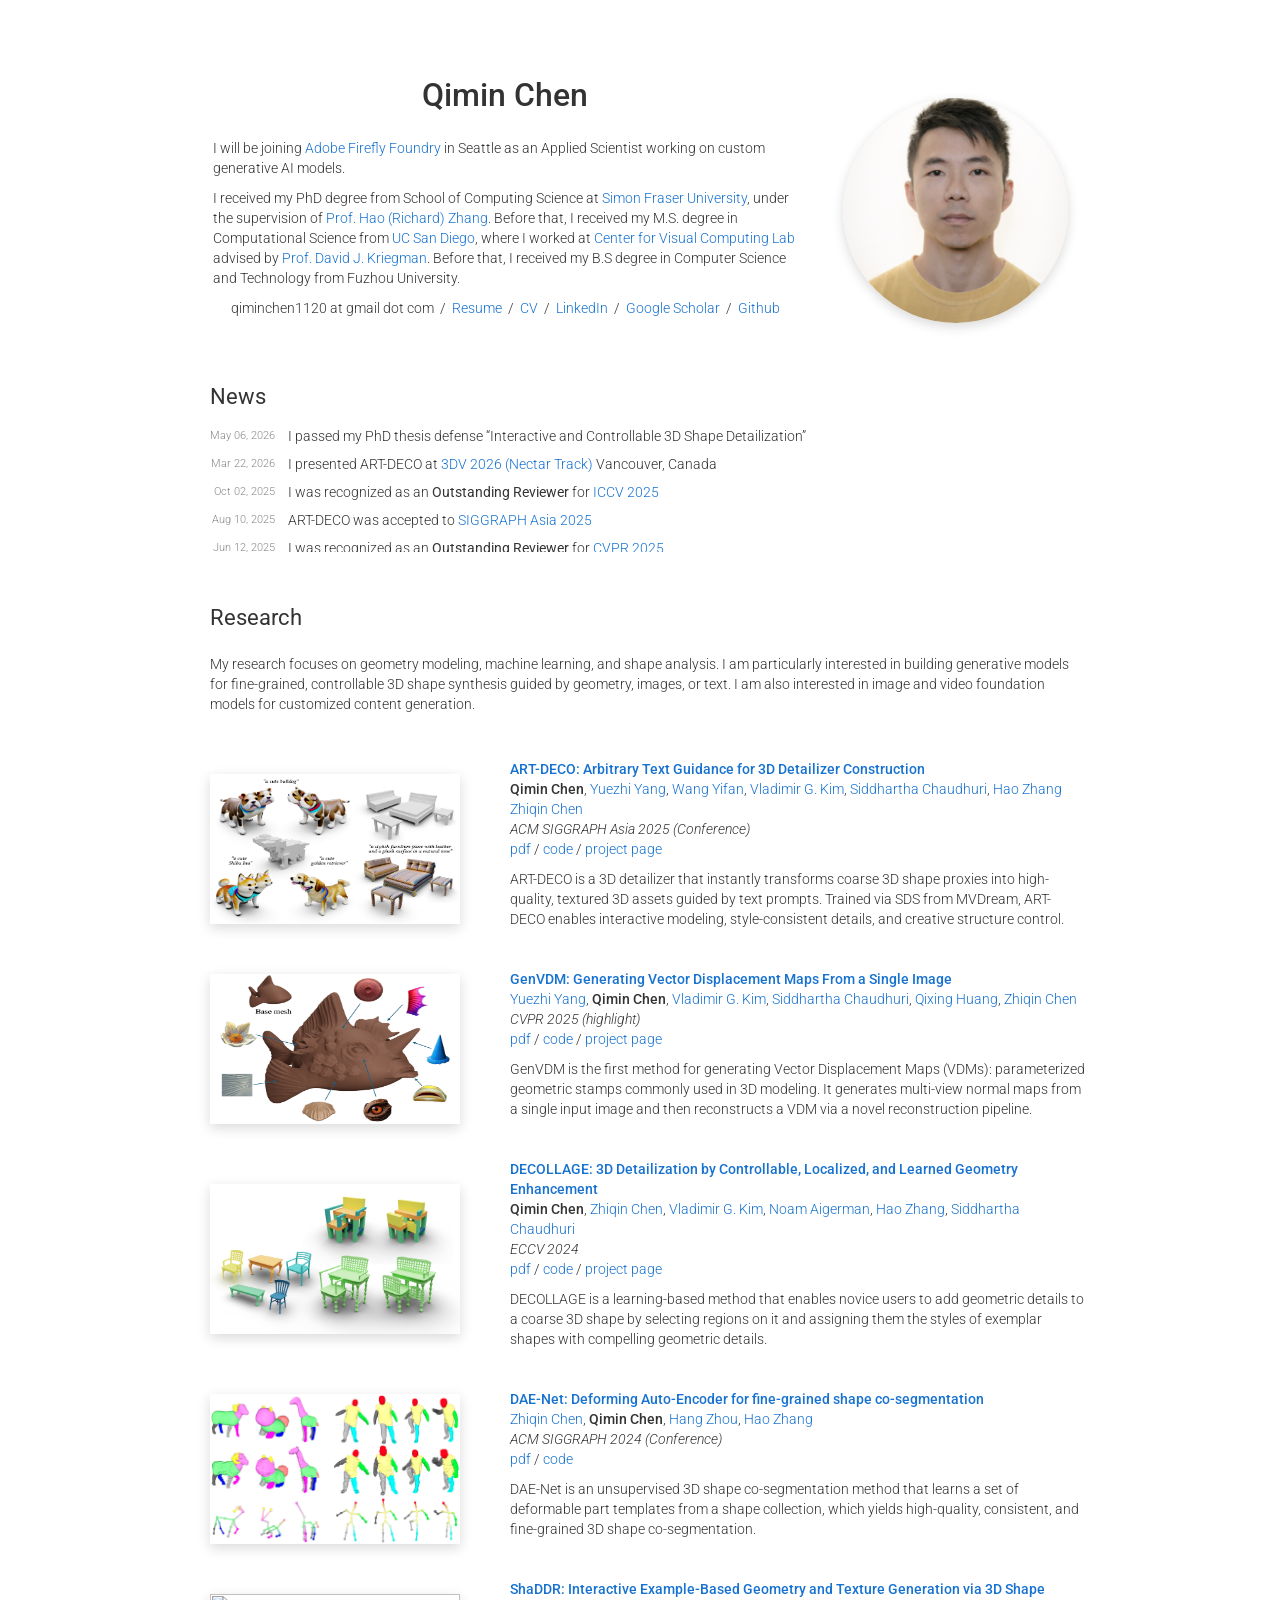
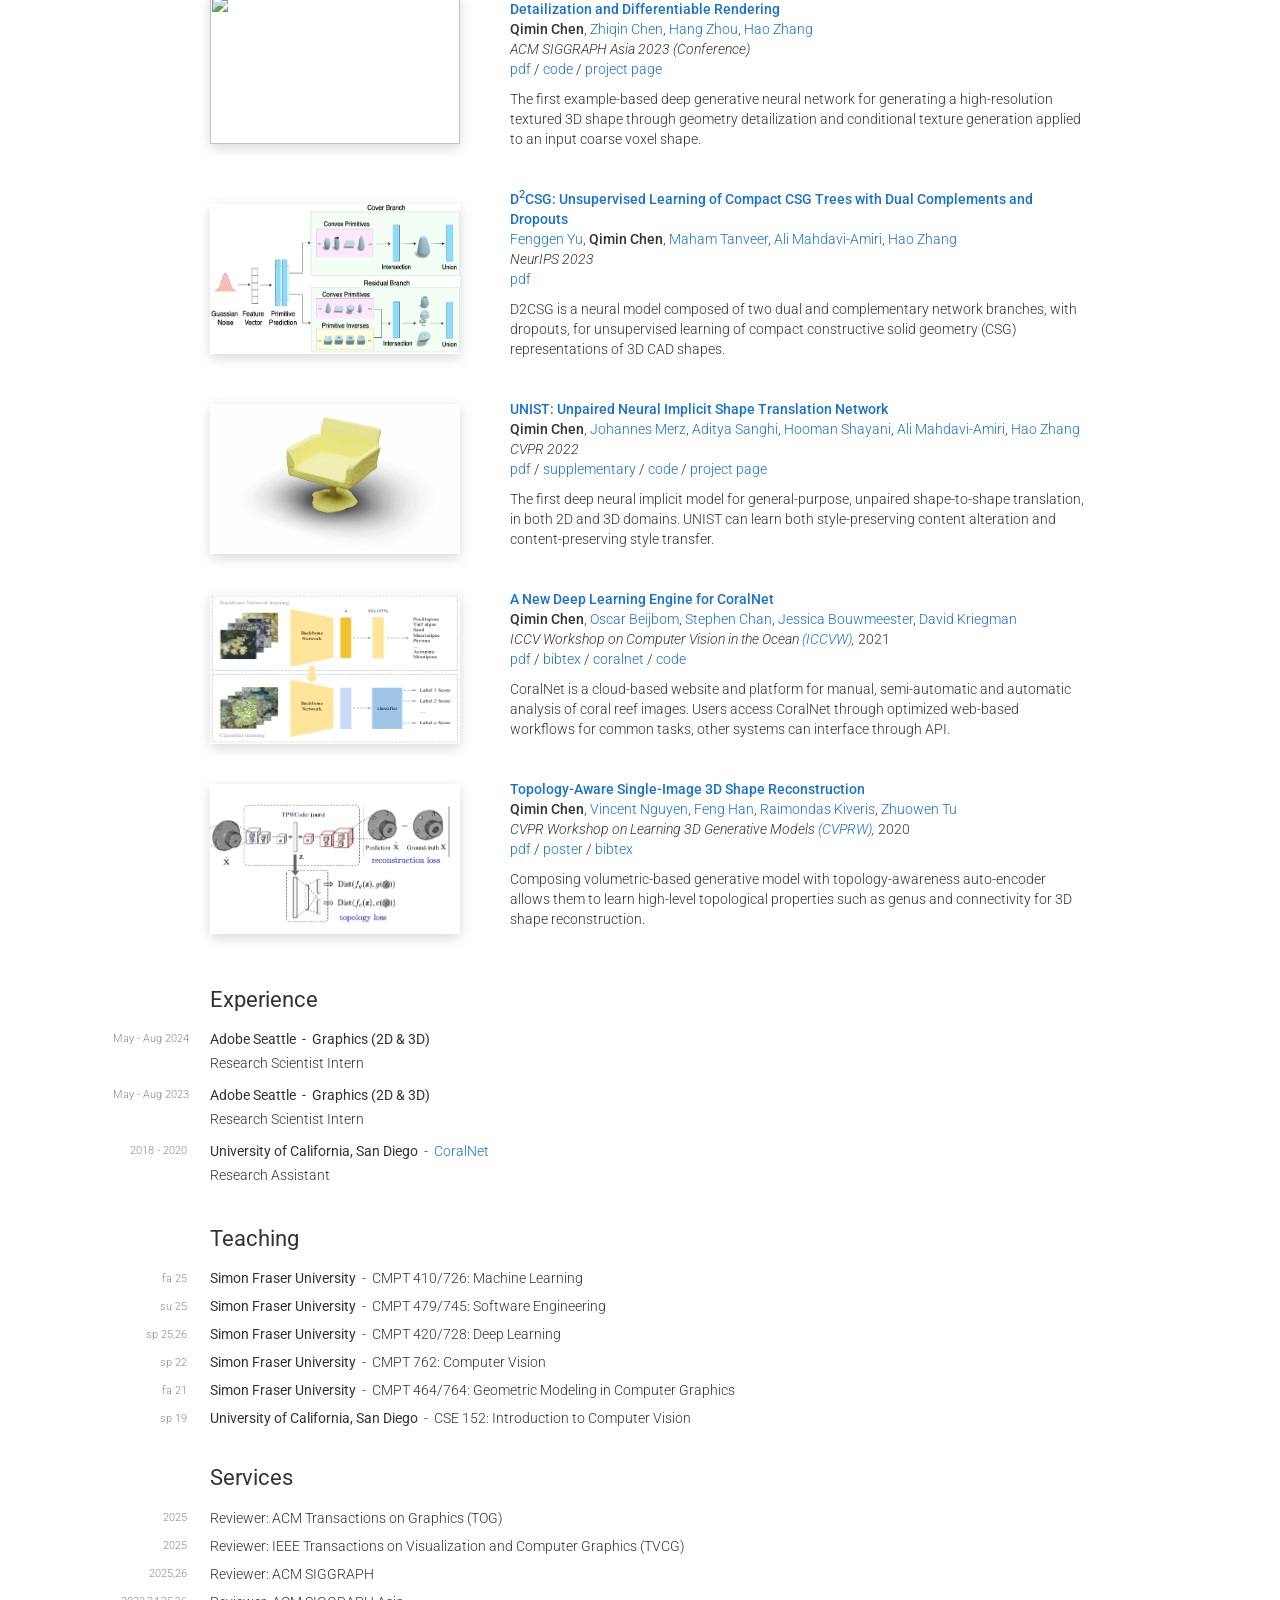
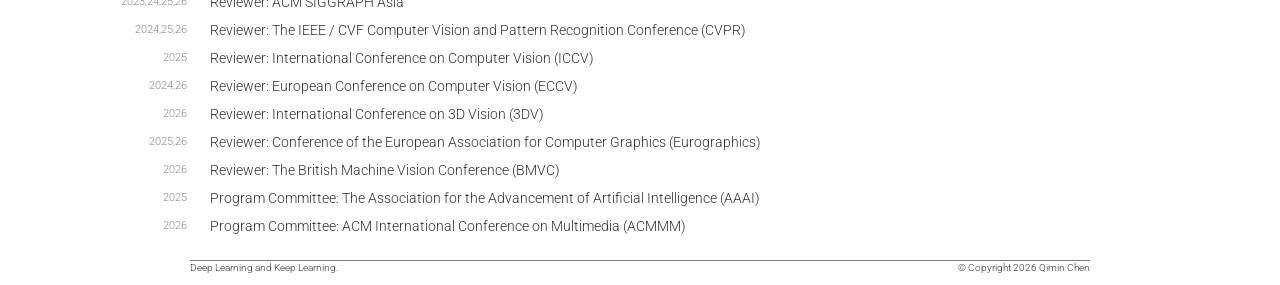
==== index.html @ a4e57fd5 "Update index.html" ====
<!DOCTYPE HTML>
<!-- Adopted from https://github.com/jonbarron/website, very appreciate the code-->
<html lang="en"><head><meta http-equiv="Content-Type" content="text/html; charset=UTF-8">
  <script async src="https://www.googletagmanager.com/gtag/js?id=UA-7580334-2"></script>
  <script type="text/javascript" src="main/js/hidebib.js"></script>
  <script>
    window.dataLayer = window.dataLayer || [];
    function gtag(){dataLayer.push(arguments);}
    gtag('js', new Date());

    gtag('config', 'UA-7580334-2');
  </script>

  <title>Qimin Chen</title>
  <link rel="stylesheet" href="https://maxcdn.bootstrapcdn.com/bootstrap/3.2.0/css/bootstrap.min.css">
  <link rel="stylesheet" href="https://fonts.googleapis.com/css?family=Roboto:300,400,500,700&display=swap">

  <meta name="author" content="Qimin Chen">
  <meta name="viewport" content="width=device-width, initial-scale=1">

  <link rel="stylesheet" type="text/css" href="main/stylesheet.css">
  <link rel="stylesheet" type="text/css" href="main/css/style.css">
  <link rel="icon" type="image/png" href="main/images/sfu_logo.png">
<!--   <link rel="icon" type="image/png" href="main/images/icon.png"> -->
</head>

<body>
    <table style="width:100%;max-width:900px;border:0px;border-spacing:0px;
    border-collapse:separate;margin-right:auto;margin-left:auto;margin-top:50px">
        <tbody>
        <tr style="padding: 0px">
            <td style="padding:0px">

                <!-- Introduction -->
                <table class="sec-table">
                    <tbody>
                    <tr style="padding:0px">
                        <td style="padding:2.5%;width:70%;vertical-align:middle">
                            <p style="text-align:center;margin-bottom:20px">
                                <strong><name>Qimin Chen</name></strong>
                            </p>
                            <p>
                                I will be joining <a href="https://business.adobe.com/products/firefly-business/firefly-foundry.html">Adobe 
                                Firefly Foundry</a> in Seattle as an Applied Scientist working on custom generative AI models.
                            </p>
                            <p>
                                I received my PhD degree from School of Computing Science at
                                <a href="https://www.sfu.ca/">Simon Fraser University</a>, under the supervision of
                                <a href="https://www.cs.sfu.ca/~haoz/">Prof. Hao (Richard) Zhang</a>.
                                Before that, I received my M.S. degree in Computational Science from
                                <a href="https://ucsd.edu/" target="_blank">UC San Diego</a>, where I worked at
                                <a href="http://jacobsschool.ucsd.edu/visualcomputing/">Center for Visual Computing Lab</a>
                                advised by <a href="https://cseweb.ucsd.edu/~kriegman/">Prof. David J. Kriegman</a>.
                                Before that, I received my B.S degree in Computer Science and Technology from Fuzhou University.
                            </p>
                            <p style="text-align:center">
                                qiminchen1120 at gmail dot com &nbsp/&nbsp
                                <a href="main/data/QiminChenResume.pdf">Resume</a> &nbsp/&nbsp
                                <a href="main/data/QiminChenCV.pdf">CV</a> &nbsp/&nbsp
                                <a href="https://www.linkedin.com/in/q7minchen/">LinkedIn</a> &nbsp/&nbsp
                                <a href="https://scholar.google.com/citations?user=N5MghGIAAAAJ&hl=en">Google Scholar</a> &nbsp/&nbsp
                                <a href="https://github.com/qiminchen">Github</a>
                            </p>
                            <br>
                        </td>
                        <td style="padding:2.5%;width:40%;max-width:40%">
                            <a href="main/images/QiminChen-1.png">
                                <img style="width:100%;max-width:100%;border-radius:50%"
                                     alt="profile photo" src="main/images/QiminChen-1.png" class="hoverZoomLink">
                            </a>
                        </td>
                    </tr>
                    </tbody>
                </table>

                <!-- News -->
                <table class="sec-table">
                    <tbody>
                    <tr>
                        <td class="sec-heading-td">
                            <heading>News</heading>
                        </td>
                    </tr>
                    </tbody>
                </table>

                <div style="max-height:130px;overflow-y:auto;">
                <table class="sec-table">
                    <tbody>
                    <tr>
                        <td class="tl-year" style="padding-left:20px;text-align:right">May 06, 2026</td>
                        <td class="tl-content" style="padding-left:10px">I passed my PhD thesis defense &ldquo;Interactive and Controllable 3D Shape Detailization&rdquo;</td>
                    </tr>
                    <tr>
                        <td class="tl-year" style="padding-left:20px;text-align:right">Mar 22, 2026</td>
                        <td class="tl-content" style="padding-left:10px">I presented ART-DECO at <a href="https://3dvconf.github.io/2026/call-for-nectar-track/">3DV 2026 (Nectar Track)</a> Vancouver, Canada</td>
                    </tr>
                    <tr>
                        <td class="tl-year" style="padding-left:20px;text-align:right">Oct 02, 2025</td>
                        <td class="tl-content" style="padding-left:10px">I was recognized as an <span style="font-weight:400">Outstanding Reviewer</span> for <a href="https://iccv.thecvf.com/Conferences/2025/ProgramCommittee#all-outstanding-reviewer">ICCV 2025</a></td>
                    </tr>
                    <tr>
                        <td class="tl-year" style="padding-left:20px;text-align:right">Aug 10, 2025</td>
                        <td class="tl-content" style="padding-left:10px">ART-DECO was accepted to <a href="https://asia.siggraph.org/2025/">SIGGRAPH Asia 2025</a></td>
                    </tr>
                    <tr>
                        <td class="tl-year" style="padding-left:20px;text-align:right">Jun 12, 2025</td>
                        <td class="tl-content" style="padding-left:10px">I was recognized as an <span style="font-weight:400">Outstanding Reviewer</span> for <a href="https://cvpr.thecvf.com/Conferences/2025/ProgramCommittee#all-outstanding-reviewer">CVPR 2025</a></td>
                    </tr>
                    <tr>
                        <td class="tl-year" style="padding-left:20px;text-align:right">Feb 28, 2025</td>
                        <td class="tl-content" style="padding-left:10px">GenVDM was accepted to <a href="https://cvpr.thecvf.com/Conferences/2025">CVPR 2025</a> Highlight</td>
                    </tr>
                    <tr>
                        <td class="tl-year" style="padding-left:20px;text-align:right">Jul 03, 2024</td>
                        <td class="tl-content" style="padding-left:10px">DECOLLAGE was accepted to <a href="https://eccv.ecva.net/Conferences/2024">ECCV 2024</a></td>
                    </tr>
                    <tr>
                        <td class="tl-year" style="padding-left:20px;text-align:right">Jun 18, 2024</td>
                        <td class="tl-content" style="padding-left:10px">I gave a talk about DAE-Net at <a href="https://3dcompat-dataset.org/workshop/C3DV24/">CVPR 2024 Workshop on Compositional 3D Vision</a> Seattle</td>
                    </tr>
                    <tr>
                        <td class="tl-year" style="padding-left:20px;text-align:right">May 28, 2024</td>
                        <td class="tl-content" style="padding-left:10px">I started as a Research Scientist Intern at Adobe Seattle supervised by <a href="https://czq142857.github.io/">Zhiqin</a> and <a href="https://vovakim.com/">Vova</a></td>
                    </tr>
                    <tr>
                        <td class="tl-year" style="padding-left:20px;text-align:right">Mar 25, 2024</td>
                        <td class="tl-content" style="padding-left:10px">DAE-Net was accepted to <a href="https://s2024.conference-program.org/">SIGGRAPH 2024</a></td>
                    </tr>
                    <tr>
                        <td class="tl-year" style="padding-left:20px;text-align:right">Sep 22, 2023</td>
                        <td class="tl-content" style="padding-left:10px">D<sup>2</sup>CSG was accepted to <a href="https://neurips.cc/Conferences/2023">NeurIPS 2023</a></td>
                    </tr>
                    <tr>
                        <td class="tl-year" style="padding-left:20px;text-align:right">Aug 04, 2023</td>
                        <td class="tl-content" style="padding-left:10px">ShaDDR was accepted to <a href="https://asia.siggraph.org/2023/index.html">SIGGRAPH Asia 2023</a></td>
                    </tr>
                    <tr>
                        <td class="tl-year" style="padding-left:20px;text-align:right">May 15, 2023</td>
                        <td class="tl-content" style="padding-left:10px">I started as a Research Scientist Intern at Adobe Seattle supervised by <a href="https://vovakim.com/">Vova</a> and <a href="https://sidch.com/">Sid</a></td>
                    </tr>
                    <tr>
                        <td class="tl-year" style="padding-left:20px;text-align:right">Mar 08, 2022</td>
                        <td class="tl-content" style="padding-left:10px">UNIST was accepted to <a href="https://cvpr2022.thecvf.com/">CVPR 2022</a></td>
                    </tr>
                    <tr>
                        <td class="tl-year" style="padding-left:20px;text-align:right">Aug 02, 2021</td>
                        <td class="tl-content" style="padding-left:10px">"A New Deep Learning Engine for CoralNet" was accepted to <a href="https://www.geomar.de/en/omv/ocean-vision-2021">ICCV 2021 Workshop on Computer Vision in the Ocean</a></td>
                    </tr>
                    </tbody>
                </table>
                </div>

                <br><br>
                <!-- Research interest -->
                <table class="sec-table">
                    <tbody>
                    <tr>
                        <td class="sec-heading-td">
                            <heading>Research</heading>
                        </td>
                    </tr>
                    </tbody>
                </table>

                <table class="sec-table">
                    <tbody>
                    <tr>
                        <td style="padding-bottom:20px;padding-top:10px;padding-left:20px;padding-right:10px;width:100%;vertical-align:middle">
                            <p>
                                My research focuses on geometry modeling, machine learning, and shape analysis. 
                              I am particularly interested in building generative models for fine-grained, controllable 3D shape synthesis 
                              guided by geometry, images, or text. I am also interested in image and video foundation models for customized 
                              content generation.
                            </p>
                        </td>
                    </tr>
                    </tbody>
                </table>
              
                <table class="sec-table">
                    <body>

                    <!--siggraphasia2025artdeco-->
                    <tr>
                        <td class="paper-img">
                            <img src='main/images/artdeco.png' width="250" height="150"></div>
                        </td>
                        <td class="paper-desc">
                            <p>
                                <a href="https://qiminchen.github.io/artdeco/">
                                    <papertitle>ART-DECO: Arbitrary Text Guidance for 3D Detailizer Construction</papertitle>
                                </a>
                                <br>
                                <strong>Qimin Chen</strong>,
                                <a href="https://yyuezhi.github.io/">Yuezhi Yang</a>,
                                <a href="https://yifita.netlify.app/">Wang Yifan</a>,
                                <a href="http://www.vovakim.com/">Vladimir G. Kim</a>,
                                <a href="https://www.cse.iitb.ac.in/~sidch/">Siddhartha Chaudhuri</a>,
                                <a href="https://www.cs.sfu.ca/~haoz/">Hao Zhang</a>
                                <a href="https://czq142857.github.io/">Zhiqin Chen</a>
                                <br>
                                <em>ACM SIGGRAPH Asia 2025 (Conference)</em>
                                <br>
                                <a href="https://arxiv.org/abs/2505.20431">pdf</a> /
                                <a href="https://github.com/qiminchen/ART-DECO">code</a> /
                                <a href="https://qiminchen.github.io/artdeco/">project page</a>
                            </p>
                            <p></p>
                            <p>
                                ART-DECO is a 3D detailizer that instantly transforms coarse 3D shape proxies into high-quality, textured 3D assets guided by text prompts.
                                Trained via SDS from MVDream, ART-DECO enables interactive modeling, style-consistent details, and creative structure control.
                            </p>
                        </td>
                    </tr>

                    <!--cvpr2025genvdm-->
                    <tr>
                        <td class="paper-img">
                            <img src='main/images/genvdm.png' width="250" height="150"></div>
                        </td>
                        <td class="paper-desc">
                            <p>
                                <a href="https://yyuezhi.github.io/GenVDM/">
                                    <papertitle>GenVDM: Generating Vector Displacement Maps From a Single Image</papertitle>
                                </a>
                                <br>
                                <a href="https://yyuezhi.github.io/">Yuezhi Yang</a>,
                                <strong>Qimin Chen</strong>,
                                <a href="http://www.vovakim.com/">Vladimir G. Kim</a>,
                                <a href="https://www.cse.iitb.ac.in/~sidch/">Siddhartha Chaudhuri</a>,
                                <a href="https://www.cs.utexas.edu/~huangqx/">Qixing Huang</a>,
                                <a href="https://czq142857.github.io/">Zhiqin Chen</a>
                                <br>
                                <em>CVPR 2025 (highlight)</em>
                                <br>
                                <a href="https://www.arxiv.org/abs/2503.00605">pdf</a> /
                                <a href="https://github.com/yyuezhi/GenVDM/">code</a> /
                                <a href="https://yyuezhi.github.io/GenVDM/">project page</a>
                            </p>
                            <p></p>
                            <p>
                                GenVDM is the first method for generating Vector Displacement Maps (VDMs): parameterized geometric stamps commonly used in 3D modeling. 
                                It generates multi-view normal maps from a single input image and then reconstructs a VDM via a novel reconstruction pipeline.
                            </p>
                        </td>
                    </tr>

                    <!--eccv2024decollage-->
                    <tr>
                        <td class="paper-img">
                            <img src='main/images/decollage.png' width="250" height="150"></div>
                        </td>
                        <td class="paper-desc">
                            <p>
                                <a href="https://qiminchen.github.io/decollage/">
                                    <papertitle>DECOLLAGE: 3D Detailization by Controllable, Localized, and Learned Geometry Enhancement</papertitle>
                                </a>
                                <br>
                                <strong>Qimin Chen</strong>,
                                <a href="https://czq142857.github.io/">Zhiqin Chen</a>,
                                <a href="http://www.vovakim.com/">Vladimir G. Kim</a>,
                                <a href="https://noamaig.github.io/">Noam Aigerman</a>,
                                <a href="https://www.cs.sfu.ca/~haoz/">Hao Zhang</a>,
                                <a href="https://www.cse.iitb.ac.in/~sidch/">Siddhartha Chaudhuri</a>
                                <br>
                                <em>ECCV 2024</em>
                                <br>
                                <a href="https://arxiv.org/abs/2409.06129">pdf</a> /
                                <a href="https://github.com/qiminchen/DECOLLAGE">code</a> / 
                                <a href="https://qiminchen.github.io/decollage/">project page</a>
                            </p>
                            <p></p>
                            <p>
                                DECOLLAGE is a learning-based method that enables novice users to add geometric details to a coarse 3D shape by selecting regions on it and 
                                assigning them the styles of exemplar shapes with compelling geometric details.
                            </p>
                        </td>
                    </tr>

                    <!--arxiv2024daenet-->
                    <tr>
                        <td class="paper-img">
                            <img src='main/images/daenet.png' width="250" height="150"></div>
                        </td>
                        <td class="paper-desc">
                            <p>
                                <a href="https://github.com/czq142857/DAE-Net">
                                    <papertitle>DAE-Net: Deforming Auto-Encoder for fine-grained shape co-segmentation</papertitle>
                                </a>
                                <br>
                                <a href="https://czq142857.github.io/">Zhiqin Chen</a>,
                                <strong>Qimin Chen</strong>,
                                <a href="http://home.ustc.edu.cn/~zh2991/">Hang Zhou</a>,
                                <a href="https://www.cs.sfu.ca/~haoz/">Hao Zhang</a>
                                <br>
                                <em>ACM SIGGRAPH 2024 (Conference)</em>
                                <br>
                                <a href="https://arxiv.org/abs/2311.13125">pdf</a> /
                                <a href="https://github.com/czq142857/DAE-Net">code</a>
                            </p>
                            <p></p>
                            <p>
                                DAE-Net is an unsupervised 3D shape co-segmentation method that learns a set of deformable part templates from a shape collection, which 
                                yields high-quality, consistent, and fine-grained 3D shape co-segmentation.
                            </p>
                        </td>
                    </tr>

                    <!--arxiv2023shaddr-->
                    <tr>
                        <td class="paper-img">
                            <img src='main/images/sigasia2023shaddr-1.gif' width="250" height="150"></div>
                        </td>
                        <td class="paper-desc">
                            <p>
                                <a href="https://qiminchen.github.io/shaddr/">
                                    <papertitle>ShaDDR: Interactive Example-Based Geometry and Texture Generation via 3D Shape Detailization and Differentiable Rendering</papertitle>
                                </a>
                                <br>
                                <strong>Qimin Chen</strong>,
                                <a href="https://czq142857.github.io/">Zhiqin Chen</a>,
                                <a href="http://home.ustc.edu.cn/~zh2991/">Hang Zhou</a>,
                                <a href="https://www.cs.sfu.ca/~haoz/">Hao Zhang</a>
                                <br>
                                <em>ACM SIGGRAPH Asia 2023 (Conference)</em>
                                <br>
                                <a href="https://arxiv.org/abs/2306.04889">pdf</a> /
                                <a href="https://github.com/qiminchen/ShaDDR">code</a> /
                                <a href="https://qiminchen.github.io/shaddr/">project page</a>
                            </p>
                            <p></p>
                            <p>
                                The first example-based deep generative neural network for generating a high-resolution textured 3D shape through geometry detailization 
                                and conditional texture generation applied to an input coarse voxel shape.
                            </p>
                        </td>
                    </tr>

                    <!--arxiv2023d2csg-->
                    <tr>
                        <td class="paper-img">
                            <img src='main/images/d2csg.png' width="250" height="150"></div>
                        </td>
                        <td class="paper-desc">
                            <p>
                                <a href="https://arxiv.org/abs/2301.11497">
                                    <papertitle>D<sup>2</sup>CSG: Unsupervised Learning of Compact CSG Trees with Dual Complements and Dropouts</papertitle>
                                </a>
                                <br>
                                <a href="https://fenggenyu.github.io/">Fenggen Yu</a>,
                                <strong>Qimin Chen</strong>,
                                <a href="http://mtanveer.com/">Maham Tanveer</a>,
                                <a href="https://www.sfu.ca/~amahdavi/">Ali Mahdavi-Amiri</a>,
                                <a href="https://www.cs.sfu.ca/~haoz/">Hao Zhang</a>
                                <br>
                                <em>NeurIPS 2023</em>
                                <br>
                                <a href="https://arxiv.org/abs/2301.11497">pdf</a>
                            </p>
                            <p></p>
                            <p>
                                D2CSG is a neural model composed of two dual and complementary network branches, with dropouts, for unsupervised 
                                learning of compact constructive solid geometry (CSG) representations of 3D CAD shapes.
                            </p>
                        </td>
                    </tr>

                    <!--arxiv2021unist-->
                    <tr>
                        <td class="paper-img">
                            <img src='main/images/arxiv2021unist.gif' width="250" height="150"></div>
                        </td>
                        <td class="paper-desc">
                            <p>
                                <a href="https://qiminchen.github.io/unist/">
                                    <papertitle>UNIST: Unpaired Neural Implicit Shape Translation Network</papertitle>
                                </a>
                                <br>
                                <strong>Qimin Chen</strong>,
                                <a href="">Johannes Merz</a>,
                                <a href="">Aditya Sanghi</a>,
                                <a href="">Hooman Shayani</a>,
                                <a href="">Ali Mahdavi-Amiri</a>,
                                <a href="">Hao Zhang</a>
                                <br>
                                <em>CVPR 2022</em>
                                <br>
                                <a href="https://arxiv.org/abs/2112.05381">pdf</a> /
                                <a href="unist/data/UNIST_supplementary.pdf">supplementary</a> /
                                <a href="https://github.com/qiminchen/UNIST">code</a> /
                                <a href="https://qiminchen.github.io/unist/">project page</a>
                            </p>
                            <p></p>
                            <p>
                                The first deep neural implicit model for general-purpose, unpaired shape-to-shape translation, in both 2D and 3D domains.
                                UNIST can learn both style-preserving content alteration and content-preserving style transfer.
                            </p>
                        </td>
                    </tr>
        
                    <!--chen2021coralnet-->
                    <tr>
                        <td class="paper-img">
                            <img src='main/images/chen2021coralnet.png' width="250" height="150"></div>
                        </td>
                        <td class="paper-desc">
                            <p>
                                <a href="">
                                    <papertitle>A New Deep Learning Engine for CoralNet</papertitle>
                                </a>
                                <br>
                                <strong>Qimin Chen</strong>,
                                <a href="">Oscar Beijbom</a>,
                                <a href="">Stephen Chan</a>,
                                <a href="">Jessica Bouwmeester</a>,
                                <a href="">David Kriegman</a>
                                <br>
                                <em>ICCV Workshop on Computer Vision in the Ocean <a href="https://www.geomar.de/en/omv/ocean-vision-2021">
                                    (ICCVW)</a>,</em> 2021
                                <br>
                                <a href="https://openaccess.thecvf.com/content/ICCV2021W/OceanVision/papers/Chen_A_New_Deep_Learning_Engine_for_CoralNet_ICCVW_2021_paper.pdf">pdf</a> /
                                <a href="main/data/chen2021coralnet.bib">bibtex</a> /
                                <a href="https://coralnet.ucsd.edu/" target="_blank">coralnet</a> /
                                <a href="https://github.com/qiminchen/CoralNet">code</a> 
                            </p>
                            <p></p>
                            <p>
                                CoralNet is a cloud-based website and platform for manual, semi-automatic and automatic analysis of coral
                                reef images. Users access CoralNet through optimized web-based workflows for common tasks, other systems
                                can interface through API.
                            </p>
                        </td>
                    </tr>


                    <!--chen2020topology-->
                    <tr>
                        <td class="paper-img">
                            <img src='main/images/chen2020topology.png' width="250" height="150"></div>
                        </td>
                        <td class="paper-desc">
                            <p>
                                <a href="http://openaccess.thecvf.com/content_CVPRW_2020/papers/w17/Chen_Topology-Aware_Single-Image_3D_Shape_Reconstruction_CVPRW_2020_paper.pdf">
                                    <papertitle>Topology-Aware Single-Image 3D Shape Reconstruction</papertitle>
                                </a>
                                <br>
                                <strong>Qimin Chen</strong>,
                                <a href="">Vincent Nguyen</a>,
                                <a href="">Feng Han</a>,
                                <a href="">Raimondas Kiveris</a>,
                                <a href="http://pages.ucsd.edu/~ztu/">Zhuowen Tu</a>
                                <br>
                                <em>CVPR Workshop on Learning 3D Generative Models <a href="https://learn3dgen.github.io/">
                                    (CVPRW)</a>,</em> 2020
                                <br>
                                <a href="http://openaccess.thecvf.com/content_CVPRW_2020/papers/w17/Chen_Topology-Aware_Single-Image_3D_Shape_Reconstruction_CVPRW_2020_paper.pdf">pdf</a> /
                                <a href="https://drive.google.com/file/d/1YiCK5TOhV1Vv3aYJhgbLQfy-DcUJbroh/view?usp=sharing">poster</a> /
                                <a href="main/data/chen2020topology.bib">bibtex</a>
                            </p>
                            <p></p>
                            <p>
                                Composing volumetric-based generative model with topology-awareness auto-encoder allows them to learn
                                high-level topological properties such as genus and connectivity for 3D shape reconstruction.
                            </p>
                        </td>
                    </tr>

                    </tbody>
                </table>

                <br>
                <!-- Working experience -->
                <table class="sec-table">
                    <tbody>
                    <tr>
                        <td class="sec-heading-td">
                            <heading>Experience</heading>
                        </td>
                    </tr>
                    </tbody>
                </table>

                <table class="timeline-table">
                    <tbody>
                    <tr>
                        <td class="tl-year">May - Aug 2024</td>
                        <td style="padding:4px 10px 4px 20px;vertical-align:top;font-weight:400">Adobe Seattle &nbsp;-&nbsp; Graphics (2D &amp; 3D)</td>
                    </tr>
                    <tr>
                        <td class="tl-year"></td>
                        <td style="padding:0px 10px 8px 20px;vertical-align:top">Research Scientist Intern</td>
                    </tr>
                    <tr>
                        <td class="tl-year">May - Aug 2023</td>
                        <td style="padding:4px 10px 4px 20px;vertical-align:top;font-weight:400">Adobe Seattle &nbsp;-&nbsp; Graphics (2D &amp; 3D)</td>
                    </tr>
                    <tr>
                        <td class="tl-year"></td>
                        <td style="padding:0px 10px 8px 20px;vertical-align:top">Research Scientist Intern</td>
                    </tr>
                    <tr>
                        <td class="tl-year">2018 - 2020</td>
                        <td class="tl-content"><span style="font-weight:400">University of California, San Diego</span> &nbsp;-&nbsp; <span style="font-weight:300"><a href="https://coralnet.ucsd.edu/">CoralNet</a></span></td>
                    </tr>
                    <tr>
                        <td class="tl-year"></td>
                        <td style="padding:0px 10px 8px 20px;vertical-align:top">Research Assistant</td>
                    </tr>
                    </tbody>
                </table>

                <br>
                <!-- Teaching -->
                <table class="sec-table">
                    <tbody>
                    <tr>
                        <td class="sec-heading-td">
                            <heading>Teaching</heading>
                        </td>
                    </tr>
                    </tbody>
                </table>

                <table class="timeline-table">
                    <tbody>
                    <tr>
                        <td class="tl-year">fa 25</td>
                        <td class="tl-content"><span style="font-weight:400">Simon Fraser University</span> &nbsp;-&nbsp; <span style="font-weight:300">CMPT 410/726: Machine Learning</span></td>
                    </tr>
                    <tr>
                        <td class="tl-year">su 25</td>
                        <td class="tl-content"><span style="font-weight:400">Simon Fraser University</span> &nbsp;-&nbsp; <span style="font-weight:300">CMPT 479/745: Software Engineering</span></td>
                    </tr>
                    <tr>
                        <td class="tl-year">sp 25,26</td>
                        <td class="tl-content"><span style="font-weight:400">Simon Fraser University</span> &nbsp;-&nbsp; <span style="font-weight:300">CMPT 420/728: Deep Learning</span></td>
                    </tr>
                    <tr>
                        <td class="tl-year">sp 22</td>
                        <td class="tl-content"><span style="font-weight:400">Simon Fraser University</span> &nbsp;-&nbsp; <span style="font-weight:300">CMPT 762: Computer Vision</span></td>
                    </tr>
                    <tr>
                        <td class="tl-year">fa 21</td>
                        <td class="tl-content"><span style="font-weight:400">Simon Fraser University</span> &nbsp;-&nbsp; <span style="font-weight:300">CMPT 464/764: Geometric Modeling in Computer Graphics</span></td>
                    </tr>
                    <tr>
                        <td class="tl-year">sp 19</td>
                        <td class="tl-content"><span style="font-weight:400">University of California, San Diego</span> &nbsp;-&nbsp; <span style="font-weight:300">CSE 152: Introduction to Computer Vision</span></td>
                    </tr>
                    </tbody>
                </table>
                
                <br>
                <!-- Services -->
                <table class="sec-table">
                    <tbody>
                    <tr>
                        <td class="sec-heading-td">
                            <heading>Services</heading>
                        </td>
                    </tr>
                    </tbody>
                </table>

                <table class="timeline-table">
                    <tbody>
                    <tr>
                        <td class="tl-year">2025</td>
                        <td class="tl-content">Reviewer: ACM Transactions on Graphics (TOG)</td>
                    </tr>
                    <tr>
                        <td class="tl-year">2025</td>
                        <td class="tl-content">Reviewer: IEEE Transactions on Visualization and Computer Graphics (TVCG)</td>
                    </tr>
                    <tr>
                        <td class="tl-year">2025,26</td>
                        <td class="tl-content">Reviewer: ACM SIGGRAPH</td>
                    </tr>
                    <tr>
                        <td class="tl-year">2023,24,25,26</td>
                        <td class="tl-content">Reviewer: ACM SIGGRAPH Asia</td>
                    </tr>
                    <tr>
                        <td class="tl-year">2024,25,26</td>
                        <td class="tl-content">Reviewer: The IEEE / CVF Computer Vision and Pattern Recognition Conference (CVPR)</td>
                    </tr>
                    <tr>
                        <td class="tl-year">2025</td>
                        <td class="tl-content">Reviewer: International Conference on Computer Vision (ICCV)</td>
                    </tr>
                    <tr>
                        <td class="tl-year">2024,26</td>
                        <td class="tl-content">Reviewer: European Conference on Computer Vision (ECCV)</td>
                    </tr>
                    <tr>
                        <td class="tl-year">2026</td>
                        <td class="tl-content">Reviewer: International Conference on 3D Vision (3DV)</td>
                    </tr>
                    <tr>
                        <td class="tl-year">2025,26</td>
                        <td class="tl-content">Reviewer: Conference of the European Association for Computer Graphics (Eurographics)</td>
                    </tr>
                    <tr>
                        <td class="tl-year">2026</td>
                        <td class="tl-content">Reviewer: The British Machine Vision Conference (BMVC)</td>
                    </tr>
                    <tr>
                        <td class="tl-year">2025</td>
                        <td class="tl-content">Program Committee: The Association for the Advancement of Artificial Intelligence (AAAI)</td>
                    </tr>
                    <tr>
                        <td class="tl-year">2026</td>
                        <td class="tl-content">Program Committee: ACM International Conference on Multimedia (ACMMM)</td>
                    </tr>
                    </tbody>
                </table>

                <!-- Bottom -->
                <table style="width:100%;vertical-align:center;border:0px;border-spacing:0px;padding:0px">
                    <tr>
                        <td>
                            <br>
<!--                             <p style="text-align:right;font-size:small;margin-bottom: 0">
                                <a href="https://www.cs.sfu.ca/~haoz/">&#10025;</a>
                                <a href="https://cseweb.ucsd.edu/~kriegman/">&#10025;</a>
                                <a href="http://pages.ucsd.edu/~ztu/">&#10025;</a>
                                <a href="http://ai.stanford.edu/~ssrinath">&#10025;</a>
                                <a href="https://chenshen.xyz">&#10025;</a>
                                <a href="https://orzyt.cn">&#10025;</a>
                                <a href="http://floatingsong.com/">&#10025;</a>
                            </p> -->
                            <hr style="margin-bottom:0;margin-top: 0">
                            <p style="text-align:left;font-size:10px">
                                <span style="font-size:10px;float:right">
                                    &copy; Copyright 2026 Qimin Chen
                                </span>
                                Deep Learning and Keep Learning.
                            </p>
                        </td>
                    </tr>
                </table>

            </td>
        </tr>
        </tbody>
    </table>
</body>
---- main/stylesheet.css ----
/* Linux Biolinum (self-hosted) */
@font-face {
  font-family: 'Linux Biolinum';
  font-style: normal;
  font-weight: 400;
  src: url('font/linux-biolinum.regular.woff2') format('woff2');
  font-display: swap;
}
@font-face {
  font-family: 'Linux Biolinum';
  font-style: normal;
  font-weight: 700;
  src: url('font/linux-biolinum.bold.woff2') format('woff2');
  font-display: swap;
}
@font-face {
  font-family: 'Linux Biolinum';
  font-style: italic;
  font-weight: 400;
  src: url('font/linux-biolinum.italic.woff2') format('woff2');
  font-display: swap;
}

/* latin-ext */
@font-face {
  font-family: 'Lato';
  font-style: italic;
  font-weight: 400;
  src: local('Lato Italic'), local('Lato-Italic'), url(https://fonts.gstatic.com/s/lato/v15/S6u8w4BMUTPHjxsAUi-qNiXg7eU0.woff2) format('woff2');
  unicode-range: U+0100-024F, U+0259, U+1E00-1EFF, U+2020, U+20A0-20AB, U+20AD-20CF, U+2113, U+2C60-2C7F, U+A720-A7FF;
}
/* latin */
@font-face {
  font-family: 'Lato';
  font-style: italic;
  font-weight: 400;
  src: local('Lato Italic'), local('Lato-Italic'), url(https://fonts.gstatic.com/s/lato/v15/S6u8w4BMUTPHjxsAXC-qNiXg7Q.woff2) format('woff2');
  unicode-range: U+0000-00FF, U+0131, U+0152-0153, U+02BB-02BC, U+02C6, U+02DA, U+02DC, U+2000-206F, U+2074, U+20AC, U+2122, U+2191, U+2193, U+2212, U+2215, U+FEFF, U+FFFD;
}
/* latin-ext */
@font-face {
  font-family: 'Lato';
  font-style: italic;
  font-weight: 700;
  src: local('Lato Bold Italic'), local('Lato-BoldItalic'), url(https://fonts.gstatic.com/s/lato/v15/S6u_w4BMUTPHjxsI5wq_FQftx9897sxZ.woff2) format('woff2');
  unicode-range: U+0100-024F, U+0259, U+1E00-1EFF, U+2020, U+20A0-20AB, U+20AD-20CF, U+2113, U+2C60-2C7F, U+A720-A7FF;
}
/* latin */
@font-face {
  font-family: 'Lato';
  font-style: italic;
  font-weight: 700;
  src: local('Lato Bold Italic'), local('Lato-BoldItalic'), url(https://fonts.gstatic.com/s/lato/v15/S6u_w4BMUTPHjxsI5wq_Gwftx9897g.woff2) format('woff2');
  unicode-range: U+0000-00FF, U+0131, U+0152-0153, U+02BB-02BC, U+02C6, U+02DA, U+02DC, U+2000-206F, U+2074, U+20AC, U+2122, U+2191, U+2193, U+2212, U+2215, U+FEFF, U+FFFD;
}
/* latin-ext */
@font-face {
  font-family: 'Lato';
  font-style: normal;
  font-weight: 400;
  src: local('Lato Regular'), local('Lato-Regular'), url(https://fonts.gstatic.com/s/lato/v15/S6uyw4BMUTPHjxAwXiWtFCfQ7A.woff2) format('woff2');
  unicode-range: U+0100-024F, U+0259, U+1E00-1EFF, U+2020, U+20A0-20AB, U+20AD-20CF, U+2113, U+2C60-2C7F, U+A720-A7FF;
}
/* latin */
@font-face {
  font-family: 'Lato';
  font-style: normal;
  font-weight: 400;
  src: local('Lato Regular'), local('Lato-Regular'), url(https://fonts.gstatic.com/s/lato/v15/S6uyw4BMUTPHjx4wXiWtFCc.woff2) format('woff2');
  unicode-range: U+0000-00FF, U+0131, U+0152-0153, U+02BB-02BC, U+02C6, U+02DA, U+02DC, U+2000-206F, U+2074, U+20AC, U+2122, U+2191, U+2193, U+2212, U+2215, U+FEFF, U+FFFD;
}
/* latin-ext */
@font-face {
  font-family: 'Lato';
  font-style: normal;
  font-weight: 700;
  src: local('Lato Bold'), local('Lato-Bold'), url(https://fonts.gstatic.com/s/lato/v15/S6u9w4BMUTPHh6UVSwaPGQ3q5d0N7w.woff2) format('woff2');
  unicode-range: U+0100-024F, U+0259, U+1E00-1EFF, U+2020, U+20A0-20AB, U+20AD-20CF, U+2113, U+2C60-2C7F, U+A720-A7FF;
}
/* latin */
@font-face {
  font-family: 'Lato';
  font-style: normal;
  font-weight: 700;
  src: local('Lato Bold'), local('Lato-Bold'), url(https://fonts.gstatic.com/s/lato/v15/S6u9w4BMUTPHh6UVSwiPGQ3q5d0.woff2) format('woff2');
  unicode-range: U+0000-00FF, U+0131, U+0152-0153, U+02BB-02BC, U+02C6, U+02DA, U+02DC, U+2000-206F, U+2074, U+20AC, U+2122, U+2191, U+2193, U+2212, U+2215, U+FEFF, U+FFFD;
}

a {
  color: #1772d0;
  text-decoration: none;
}

a:focus,
a:hover {
  color: #f09228;
  text-decoration: none;
}

body,
td,
th,
tr,
p,
a {
  font-family: 'Roboto', sans-serif;
  font-size: 14px;
  font-weight: 300
}

strong {
  font-family: 'Roboto', sans-serif;
  font-size: 14px;
  font-weight: 500;
}

heading {
  font-family: 'Roboto', sans-serif;
  font-size: 22px;
  font-weight: 400;
}

papertitle {
  font-family: 'Roboto', sans-serif;
  font-size: 14px;
  font-weight: 500
}

name {
  font-family: 'Roboto', sans-serif;
  font-size: 32px;
}

.one {
  width: 160px;
  height: 160px;
  position: relative;
}

.two {
  width: 160px;
  height: 160px;
  position: absolute;
  transition: opacity .2s ease-in-out;
  -moz-transition: opacity .2s ease-in-out;
  -webkit-transition: opacity .2s ease-in-out;
}

.fade {
  transition: opacity .2s ease-in-out;
  -moz-transition: opacity .2s ease-in-out;
  -webkit-transition: opacity .2s ease-in-out;
}

span.highlight {
  background-color: #ffffd0;
}
---- main/css/style.css ----
/* Section layout tables */
.sec-table {
    width: 100%;
    border: 0;
    border-spacing: 0;
    border-collapse: separate;
    margin-right: auto;
    margin-left: auto;
}

/* Timeline tables (Experience, Teaching, Services) */
.timeline-table {
    width: calc(100% + 80px);
    border: 0;
    border-spacing: 0;
    border-collapse: separate;
    margin-right: auto;
    margin-left: -80px;
    table-layout: fixed;
}

/* Section heading cells */
.sec-heading-td {
    padding: 10px 10px 10px 20px;
    width: 100%;
    vertical-align: middle;
}

/* Paper layout cells */
.paper-img {
    padding: 20px 0 20px 20px;
    width: 35%;
    vertical-align: middle;
}

.paper-desc {
    padding: 15px 5px;
    width: 75%;
    vertical-align: middle;
}

/* Timeline cells */
.tl-year {
    padding: 4px 3px;
    width: 80px;
    vertical-align: middle;
    white-space: nowrap;
    color: #888;
    text-align: right;
    font-size: 11px;
}

.tl-content {
    padding: 4px 10px 4px 20px;
    vertical-align: top;
}

td img {
    box-shadow: 0 4px 12px rgba(0, 0, 0, 0.15);
}

.paper > pre {
    width: 560px;
    overflow: auto;
}

hr {
    border-top: 1px solid grey;
}
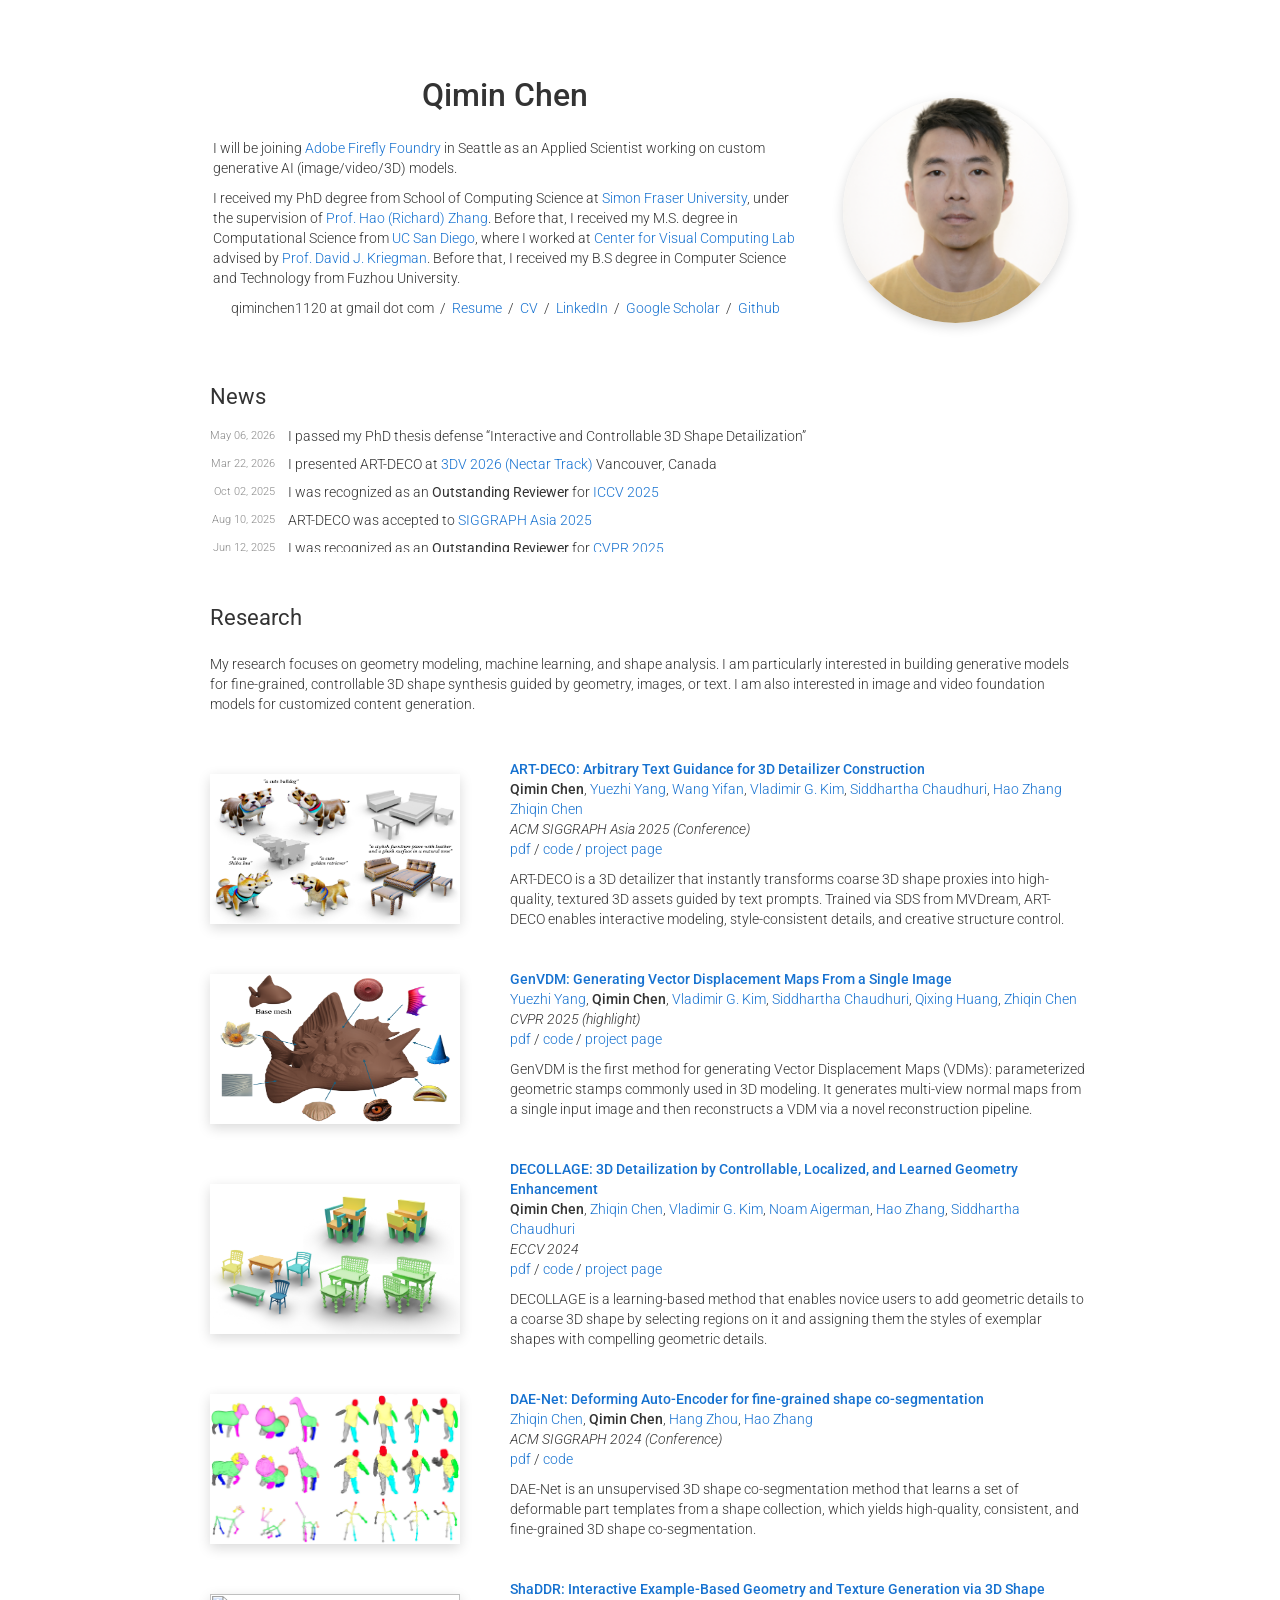
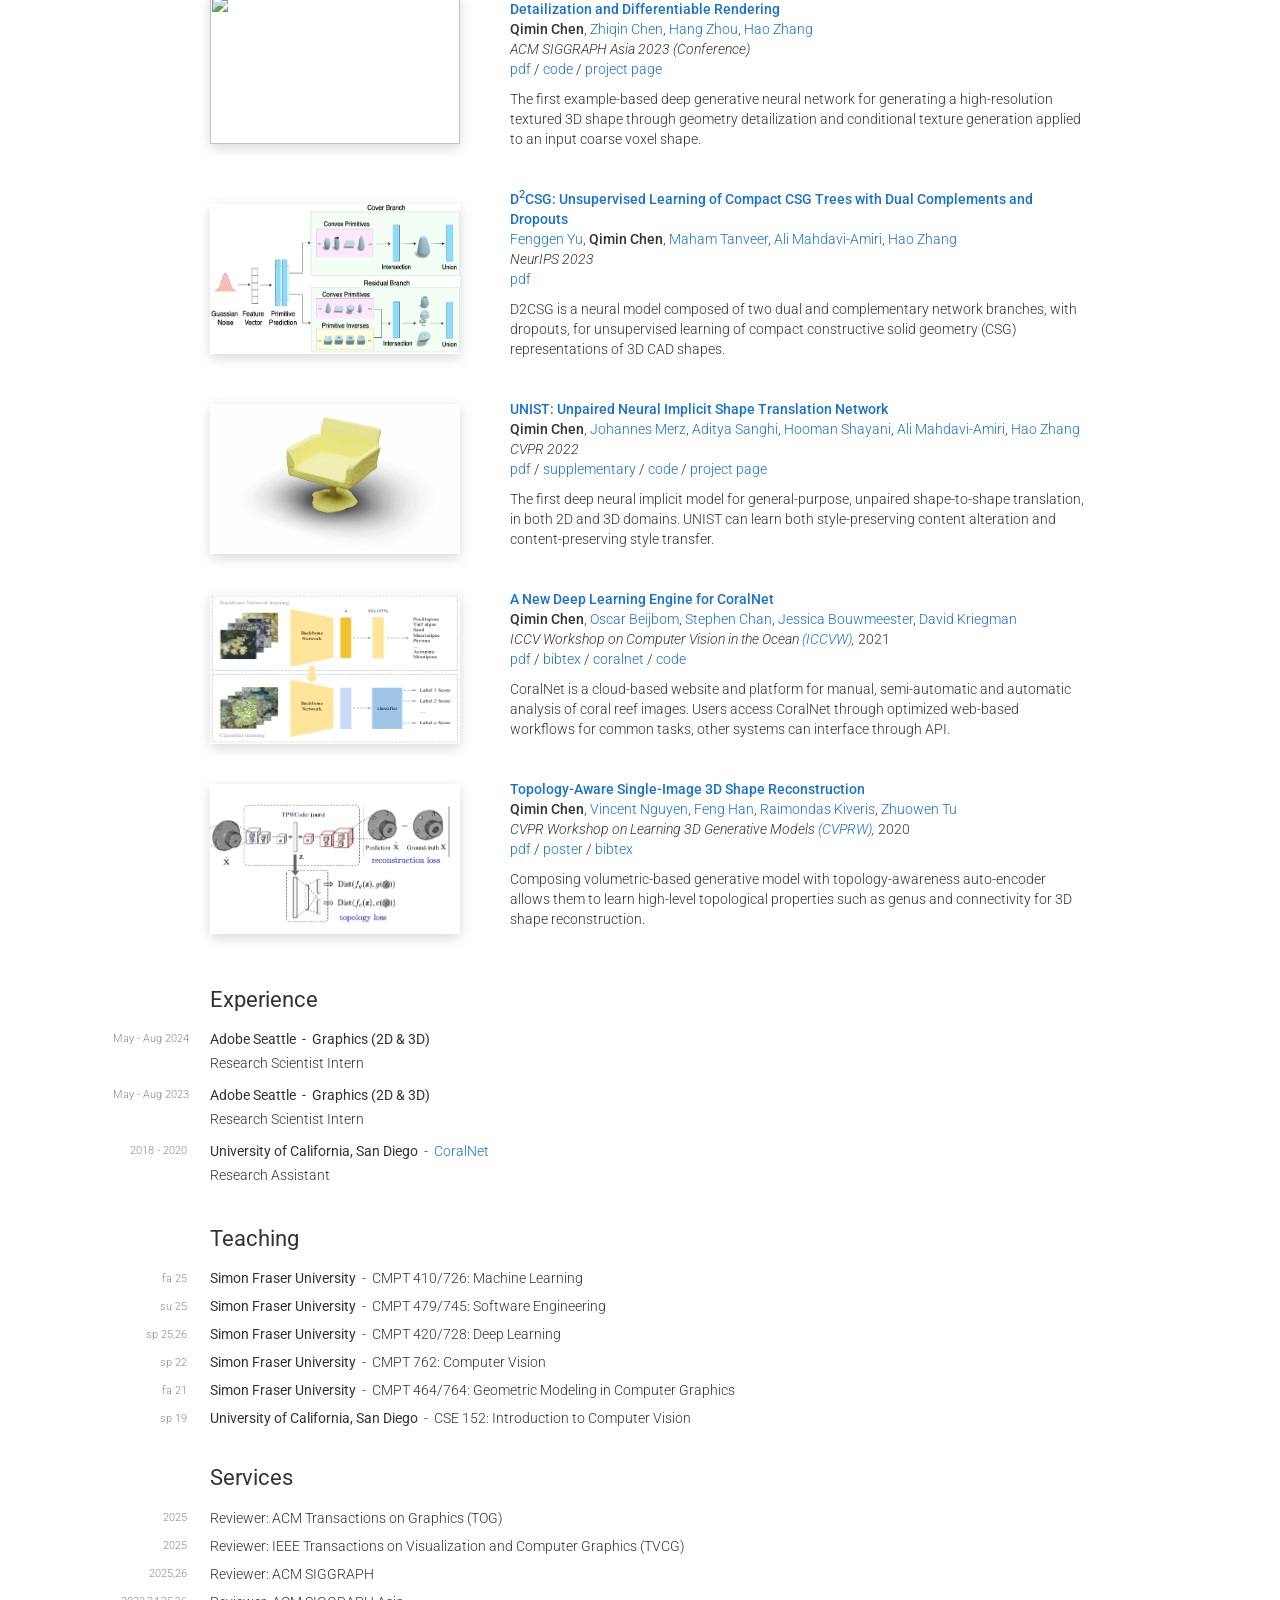
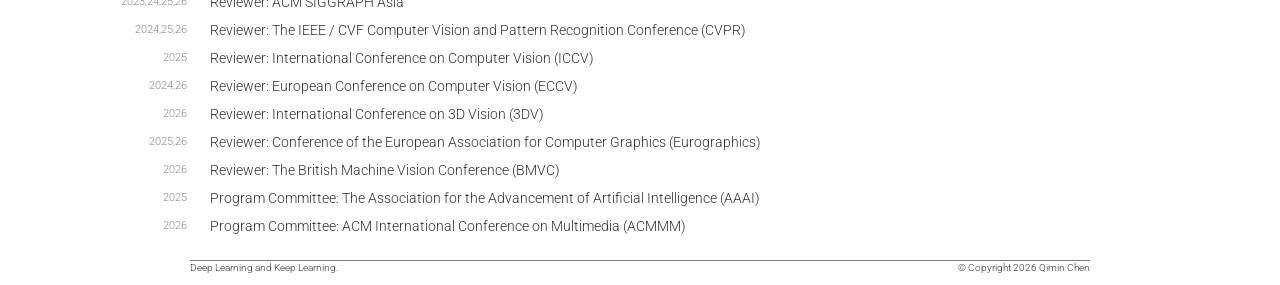
==== commit 7bf05857: "Update index.html" ====
--- a/index.html
+++ b/index.html
@@ -41,7 +41,7 @@
                             </p>
                             <p>
                                 I will be joining <a href="https://business.adobe.com/products/firefly-business/firefly-foundry.html">Adobe 
-                                Firefly Foundry</a> in Seattle as an Applied Scientist working on custom generative AI models.
+                                Firefly Foundry</a> in Seattle as an Applied Scientist working on custom generative AI (image/video/3D) models.
                             </p>
                             <p>
                                 I received my PhD degree from School of Computing Science at
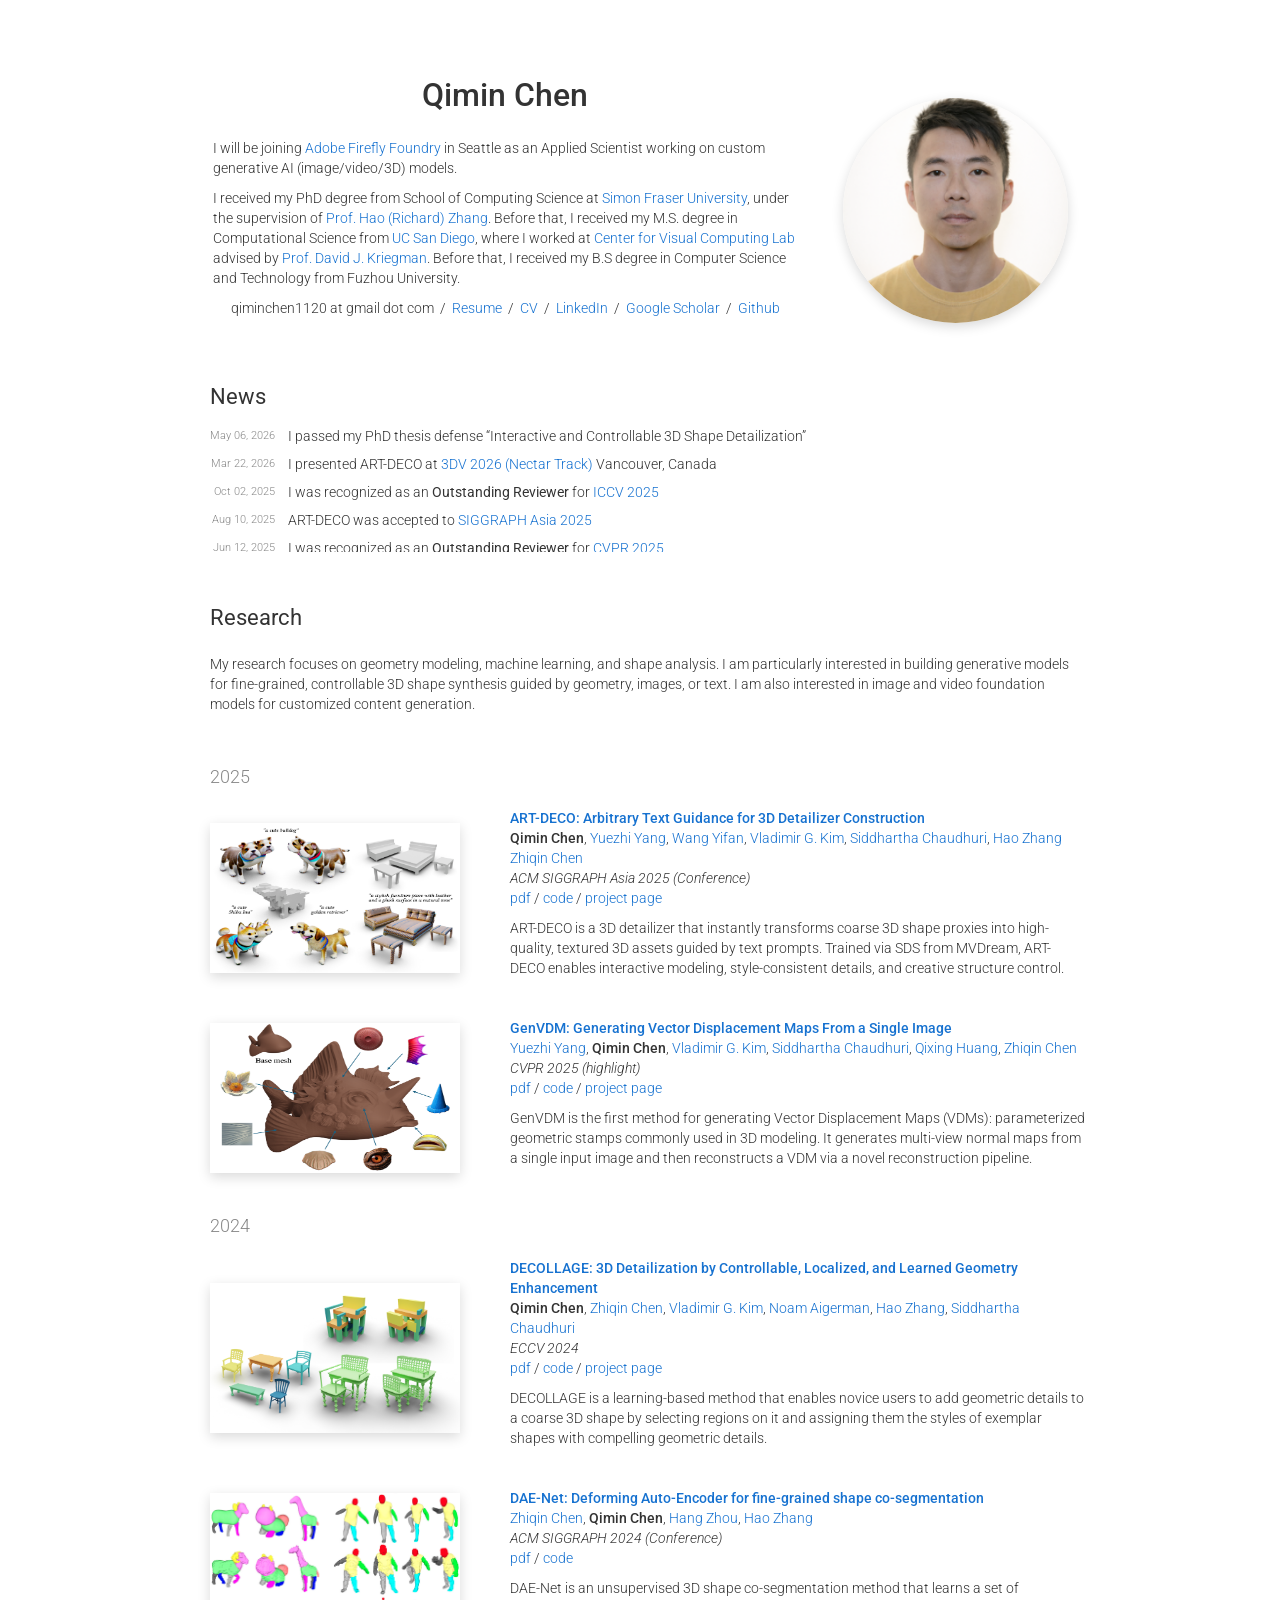
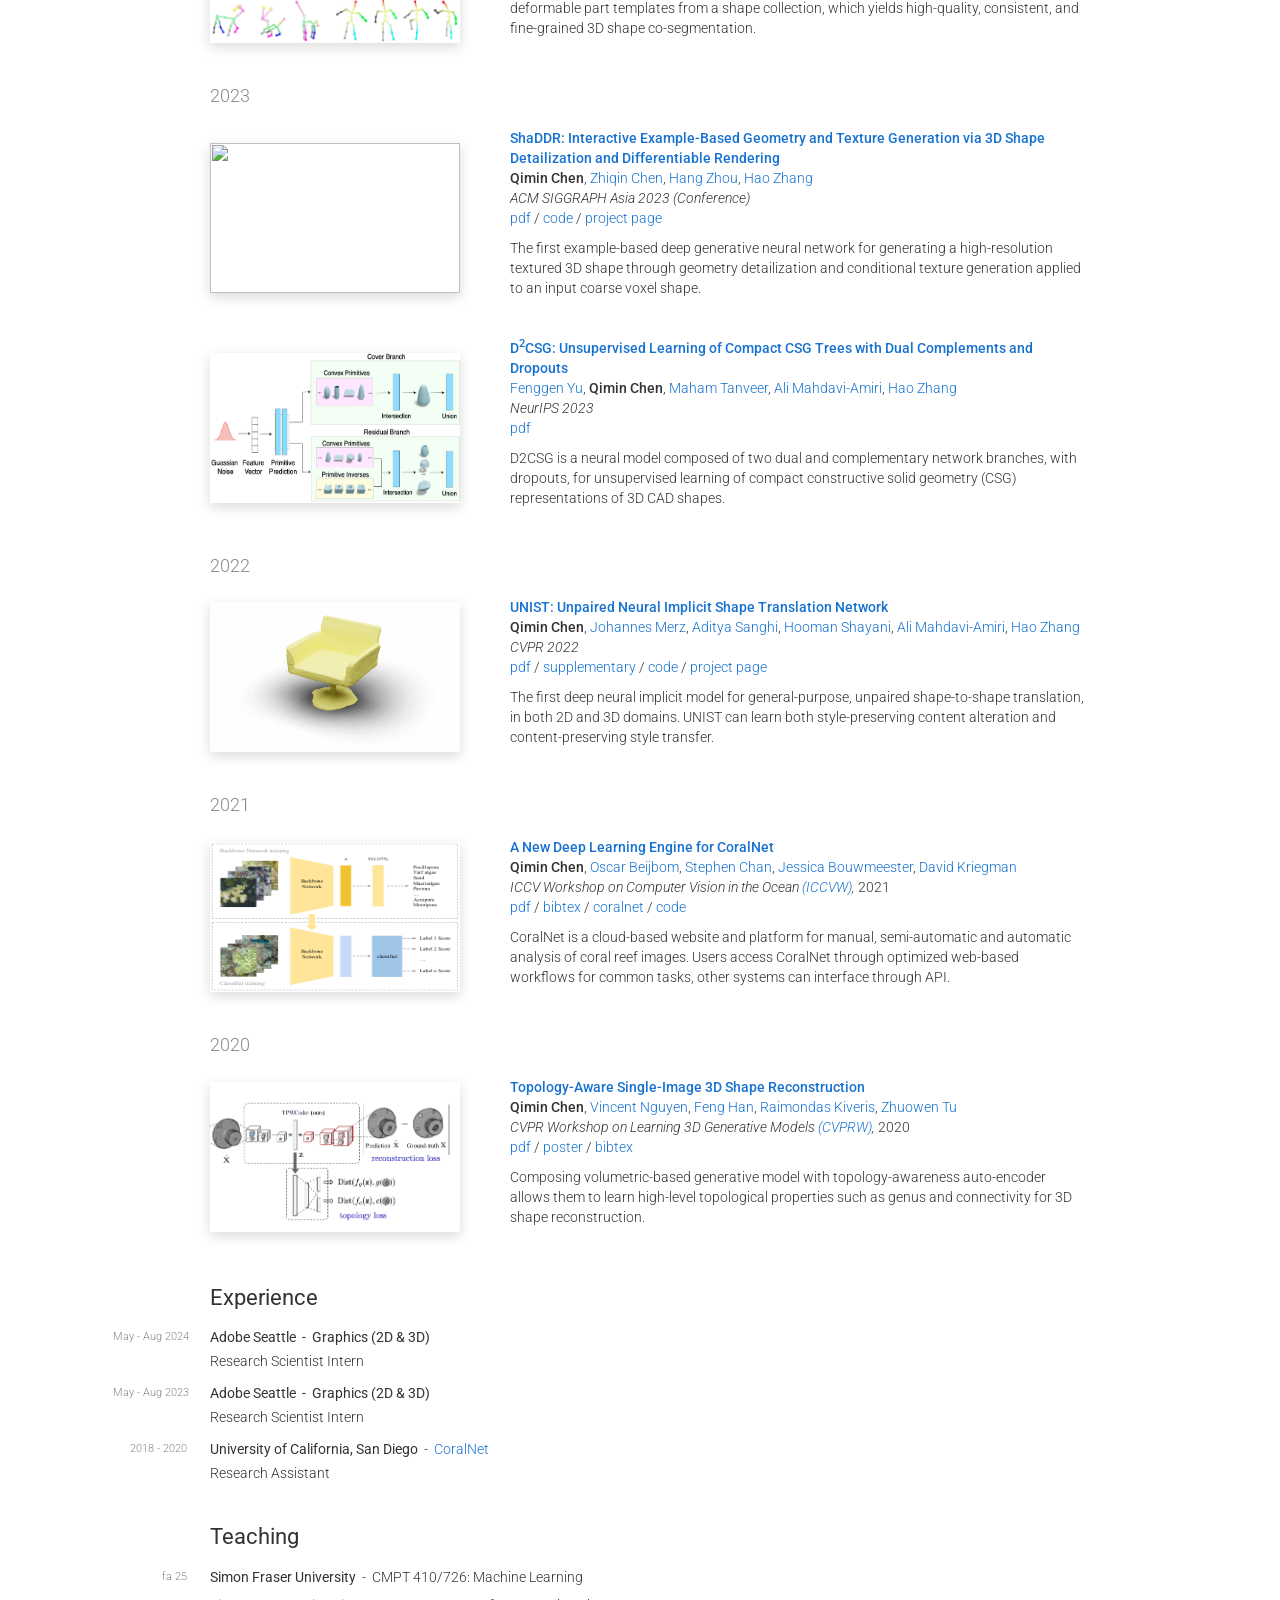
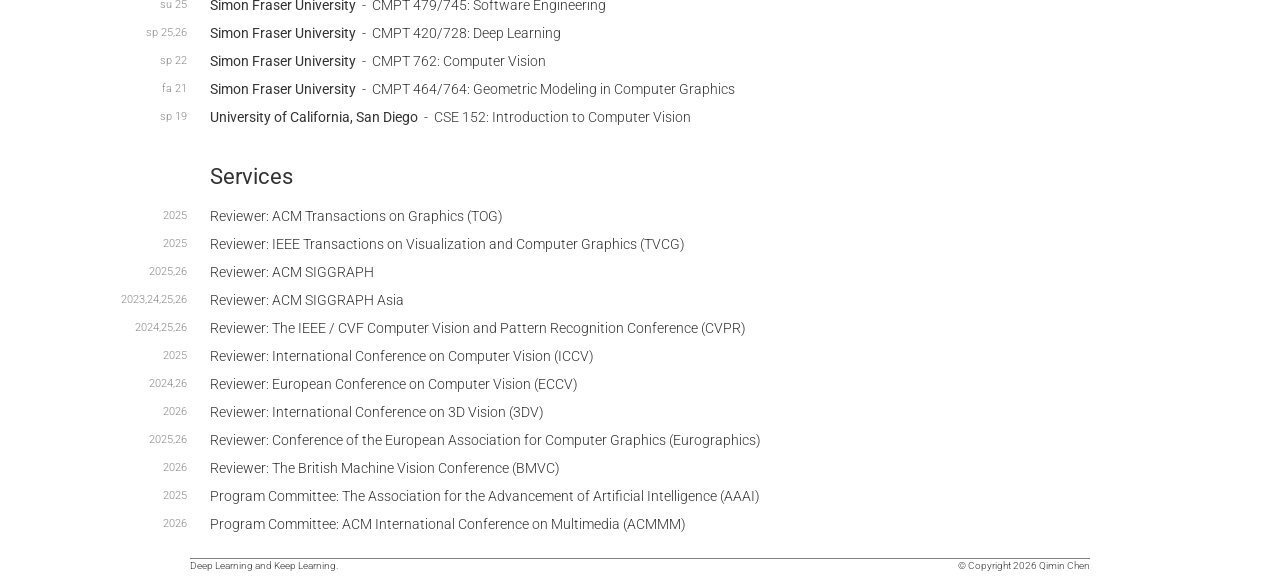
==== commit 8a2c5adb: "Update index.html" ====
--- a/index.html
+++ b/index.html
@@ -180,6 +180,10 @@
               
                 <table class="sec-table">
                     <body>
+                    
+                    <tr>
+                        <td colspan="2" style="padding:20px 0 4px 20px;color:#888;font-size:18px">2025</td>
+                    </tr>
 
                     <!--siggraphasia2025artdeco-->
                     <tr>
@@ -245,6 +249,10 @@
                             </p>
                         </td>
                     </tr>
+                    
+                    <tr>
+                        <td colspan="2" style="padding:20px 0 4px 20px;color:#888;font-size:18px">2024</td>
+                    </tr>
 
                     <!--eccv2024decollage-->
                     <tr>
@@ -307,6 +315,10 @@
                         </td>
                     </tr>
 
+                    <tr>
+                        <td colspan="2" style="padding:20px 0 4px 20px;color:#888;font-size:18px">2023</td>
+                    </tr>
+
                     <!--arxiv2023shaddr-->
                     <tr>
                         <td class="paper-img">
@@ -364,6 +376,10 @@
                                 learning of compact constructive solid geometry (CSG) representations of 3D CAD shapes.
                             </p>
                         </td>
+                    </tr>
+
+                    <tr>
+                        <td colspan="2" style="padding:20px 0 4px 20px;color:#888;font-size:18px">2022</td>
                     </tr>
 
                     <!--arxiv2021unist-->
@@ -398,6 +414,10 @@
                             </p>
                         </td>
                     </tr>
+
+                    <tr>
+                        <td colspan="2" style="padding:20px 0 4px 20px;color:#888;font-size:18px">2021</td>
+                    </tr>
         
                     <!--chen2021coralnet-->
                     <tr>
@@ -433,6 +453,9 @@
                         </td>
                     </tr>
 
+                    <tr>
+                        <td colspan="2" style="padding:20px 0 4px 20px;color:#888;font-size:18px">2020</td>
+                    </tr>
 
                     <!--chen2020topology-->
                     <tr>
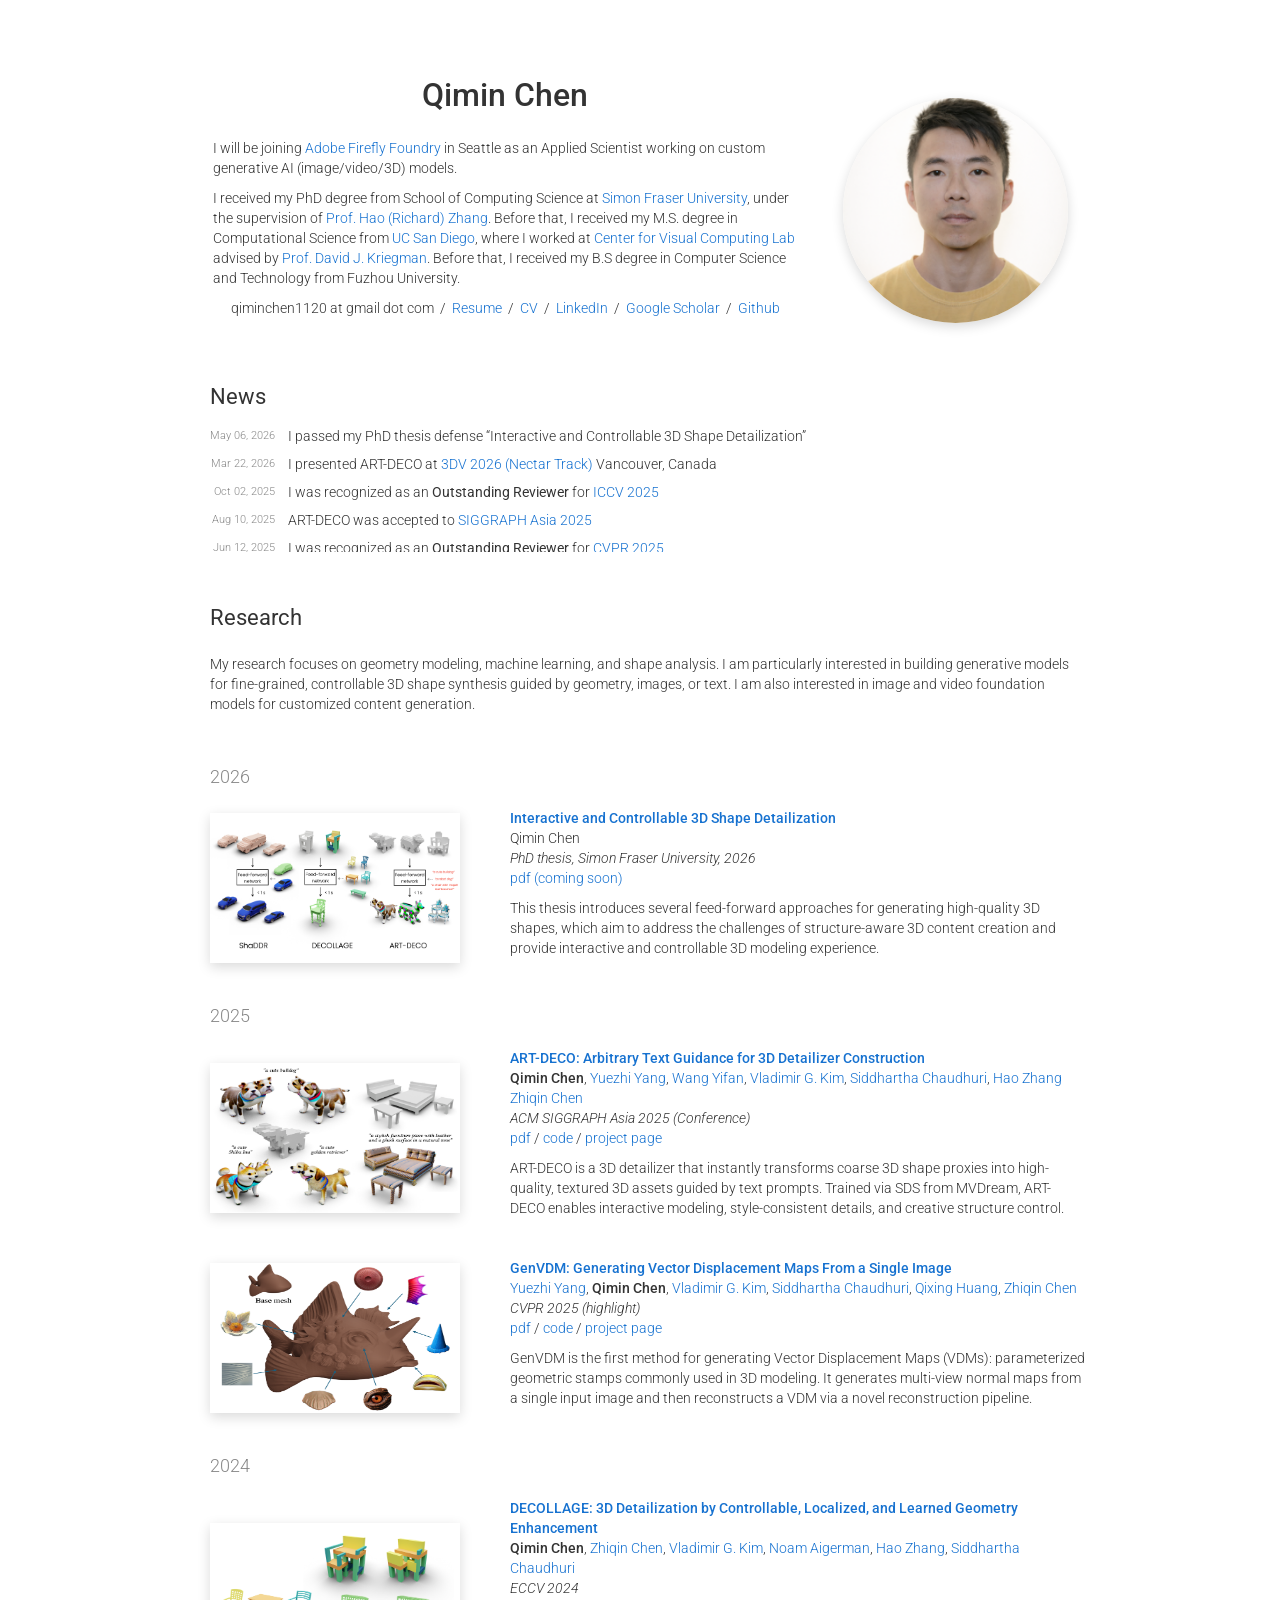
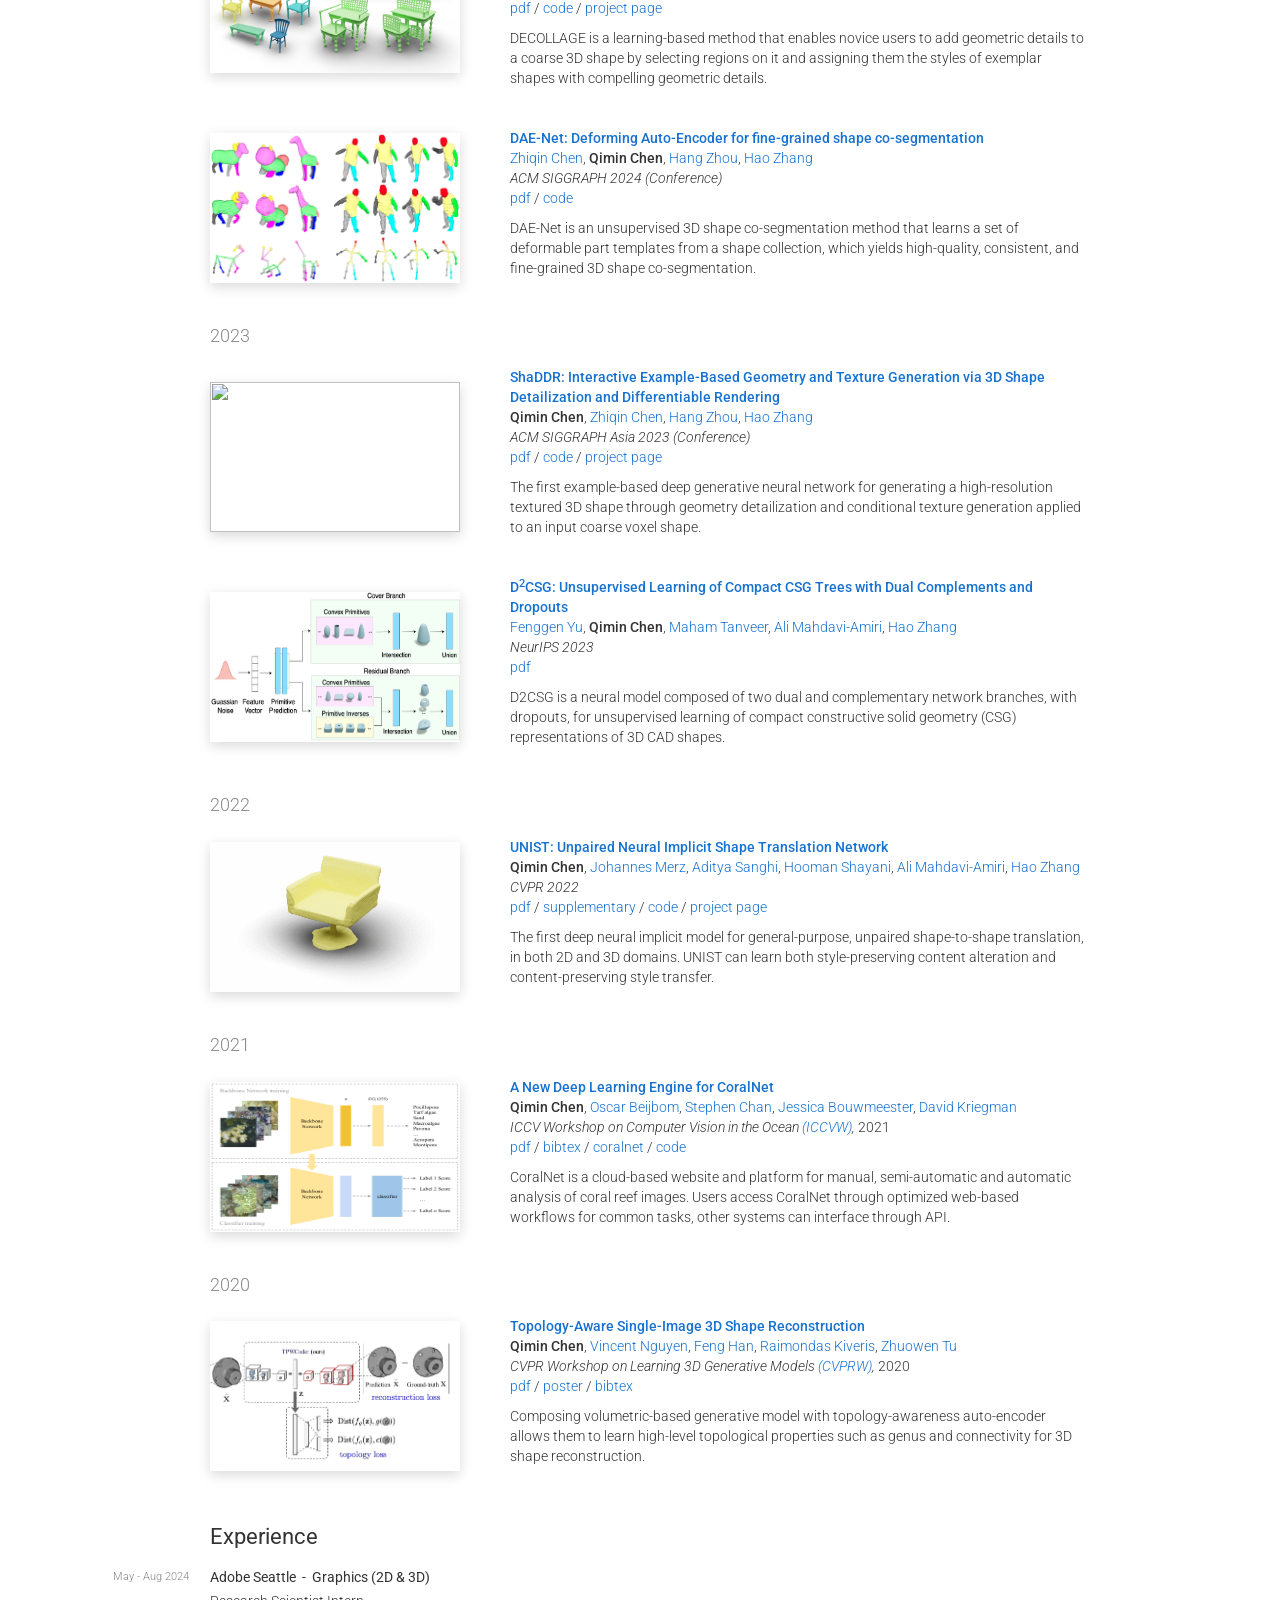
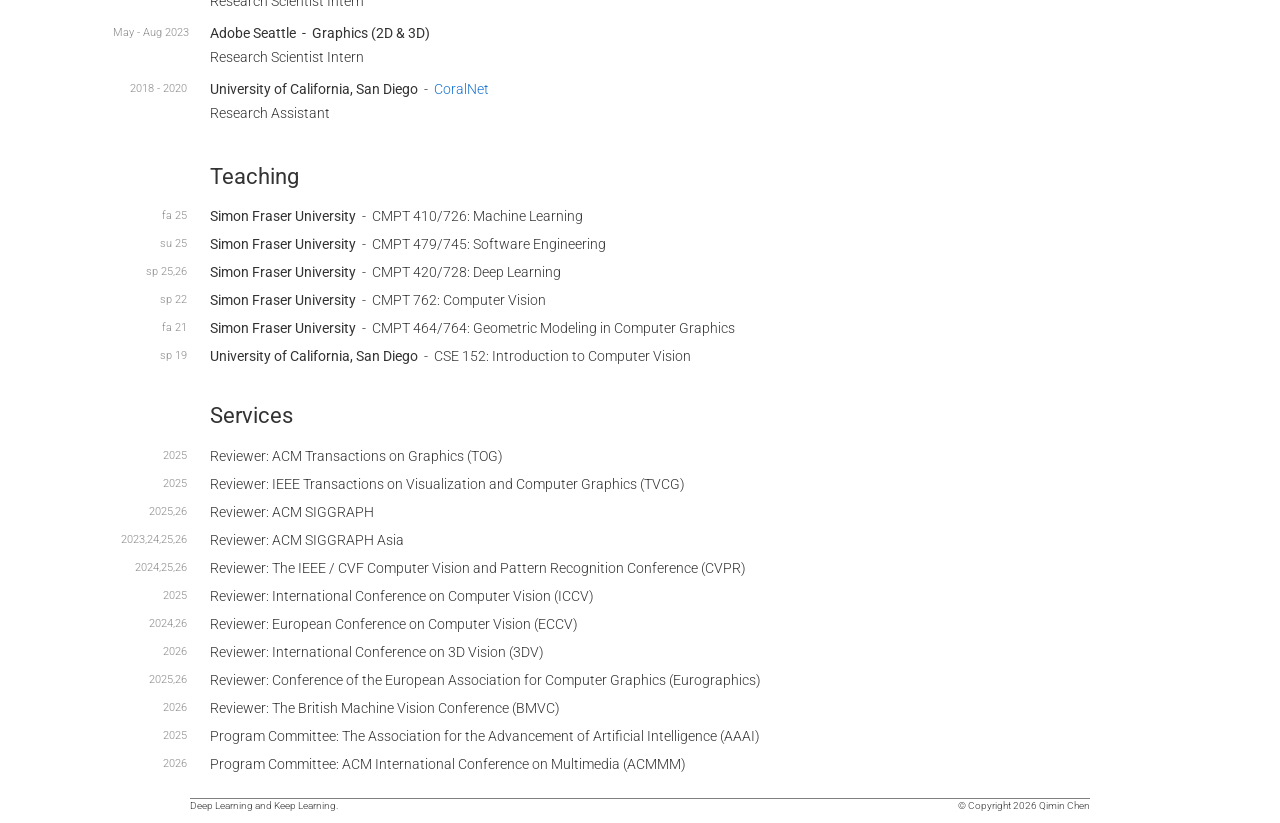
==== commit 481e7300: "update" ====
--- a/index.html
+++ b/index.html
@@ -180,6 +180,36 @@
               
                 <table class="sec-table">
                     <body>
+                    
+                    <tr>
+                        <td colspan="2" style="padding:20px 0 4px 20px;color:#888;font-size:18px">2026</td>
+                    </tr>
+
+                    <!--siggraphasia2025artdeco-->
+                    <tr>
+                        <td class="paper-img">
+                            <img src='main/images/thesis.png' width="250" height="150"></div>
+                        </td>
+                        <td class="paper-desc">
+                            <p>
+                                <a href="">
+                                    <papertitle>Interactive and Controllable 3D Shape Detailization</papertitle>
+                                </a>
+                                <br>
+                                Qimin Chen
+                                <br>
+                                <em>PhD thesis, Simon Fraser University, 2026</em>
+                                <br>
+                                <a href="">pdf (coming soon)</a>
+                            </p>
+                            <p></p>
+                            <p>
+                                This thesis introduces several feed-forward approaches for generating high-quality 3D shapes, which aim to address the challenges of
+                                structure-aware 3D content creation and provide interactive and controllable 3D modeling experience.
+                            </p>
+                        </td>
+                    </tr>
+
                     
                     <tr>
                         <td colspan="2" style="padding:20px 0 4px 20px;color:#888;font-size:18px">2025</td>
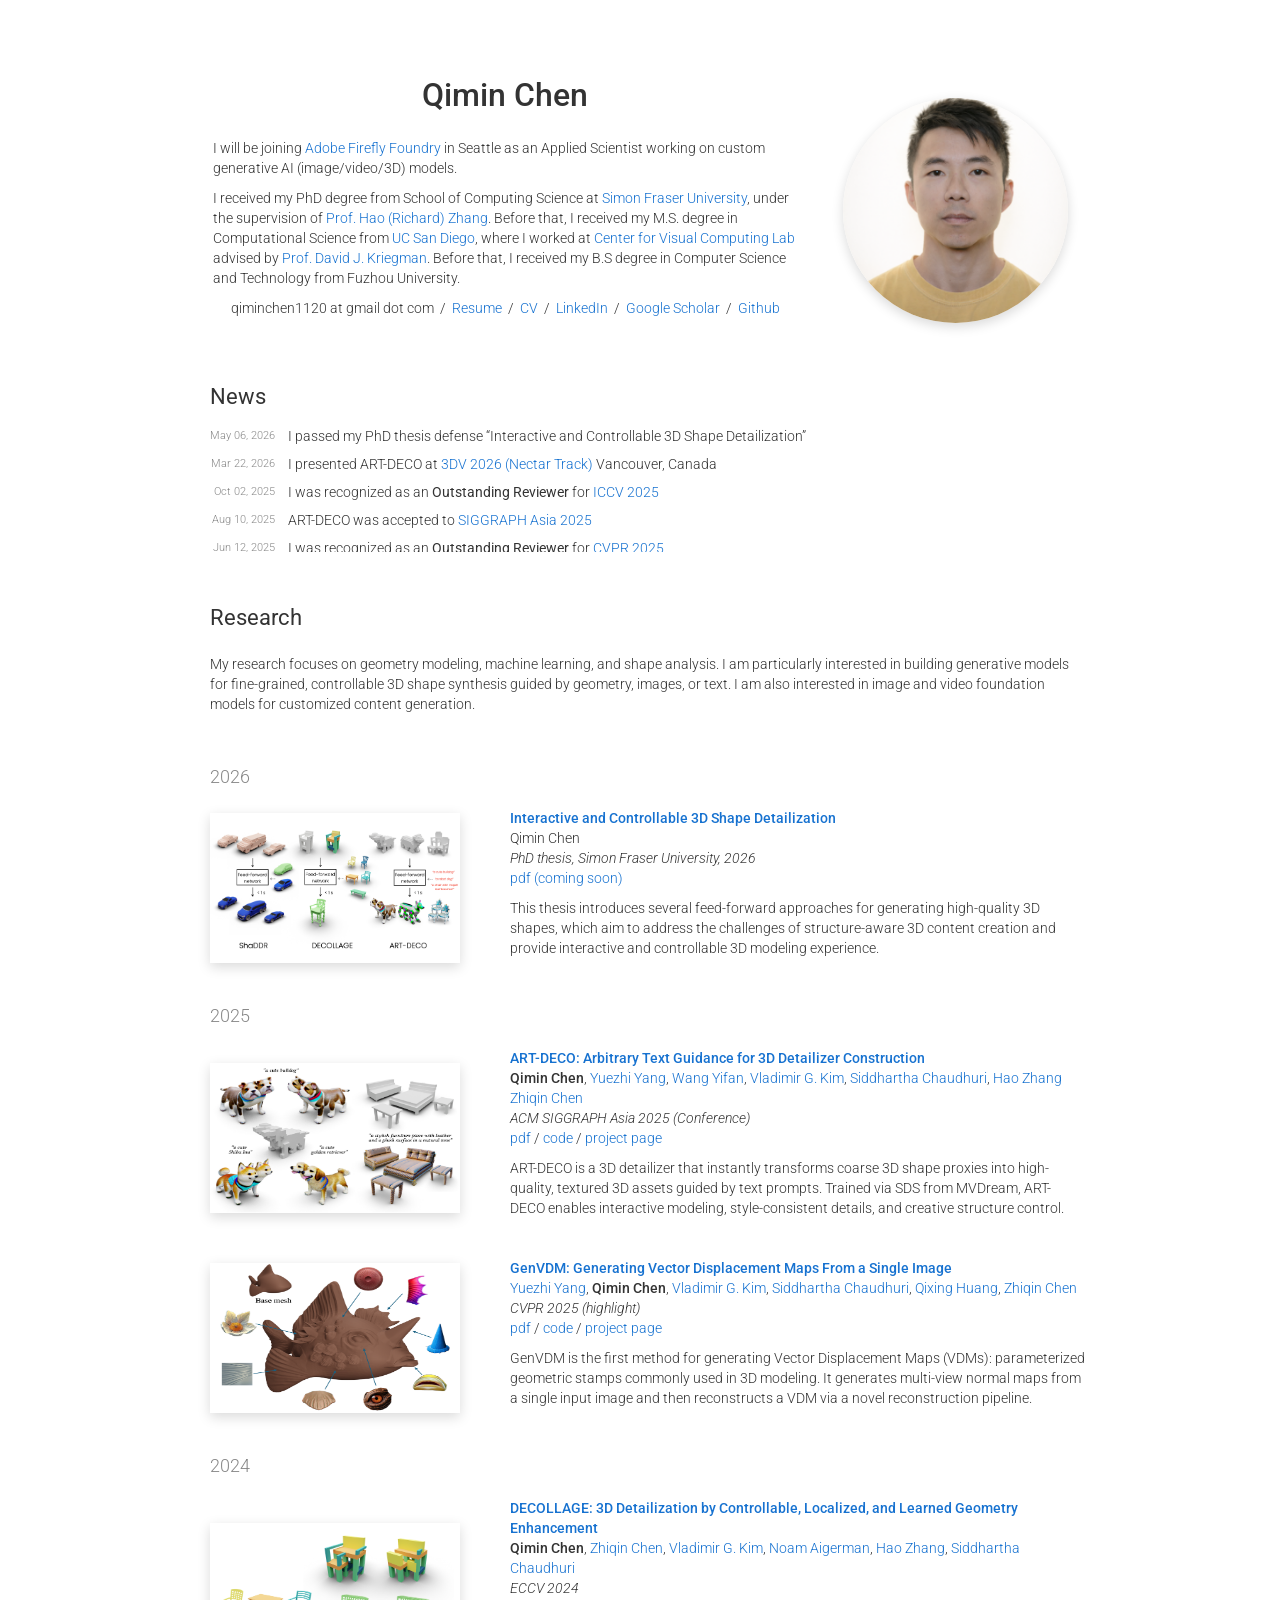
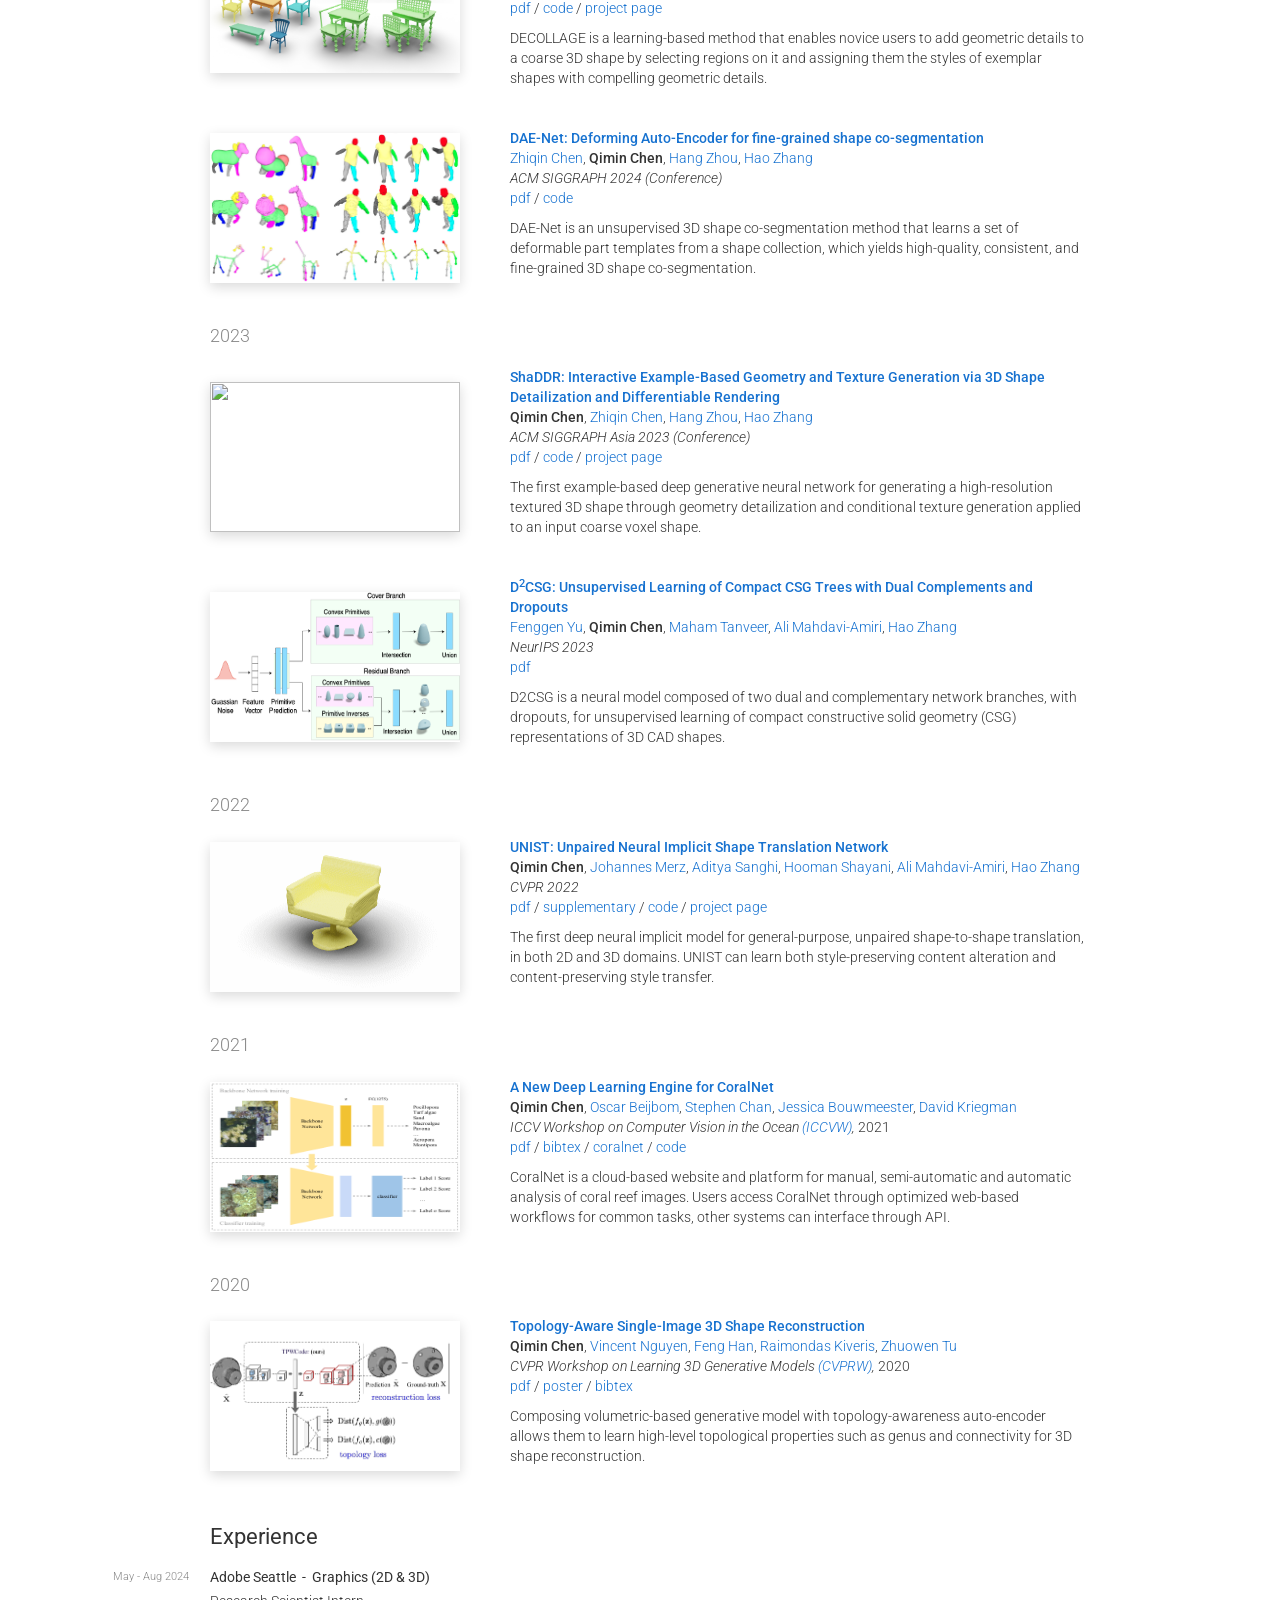
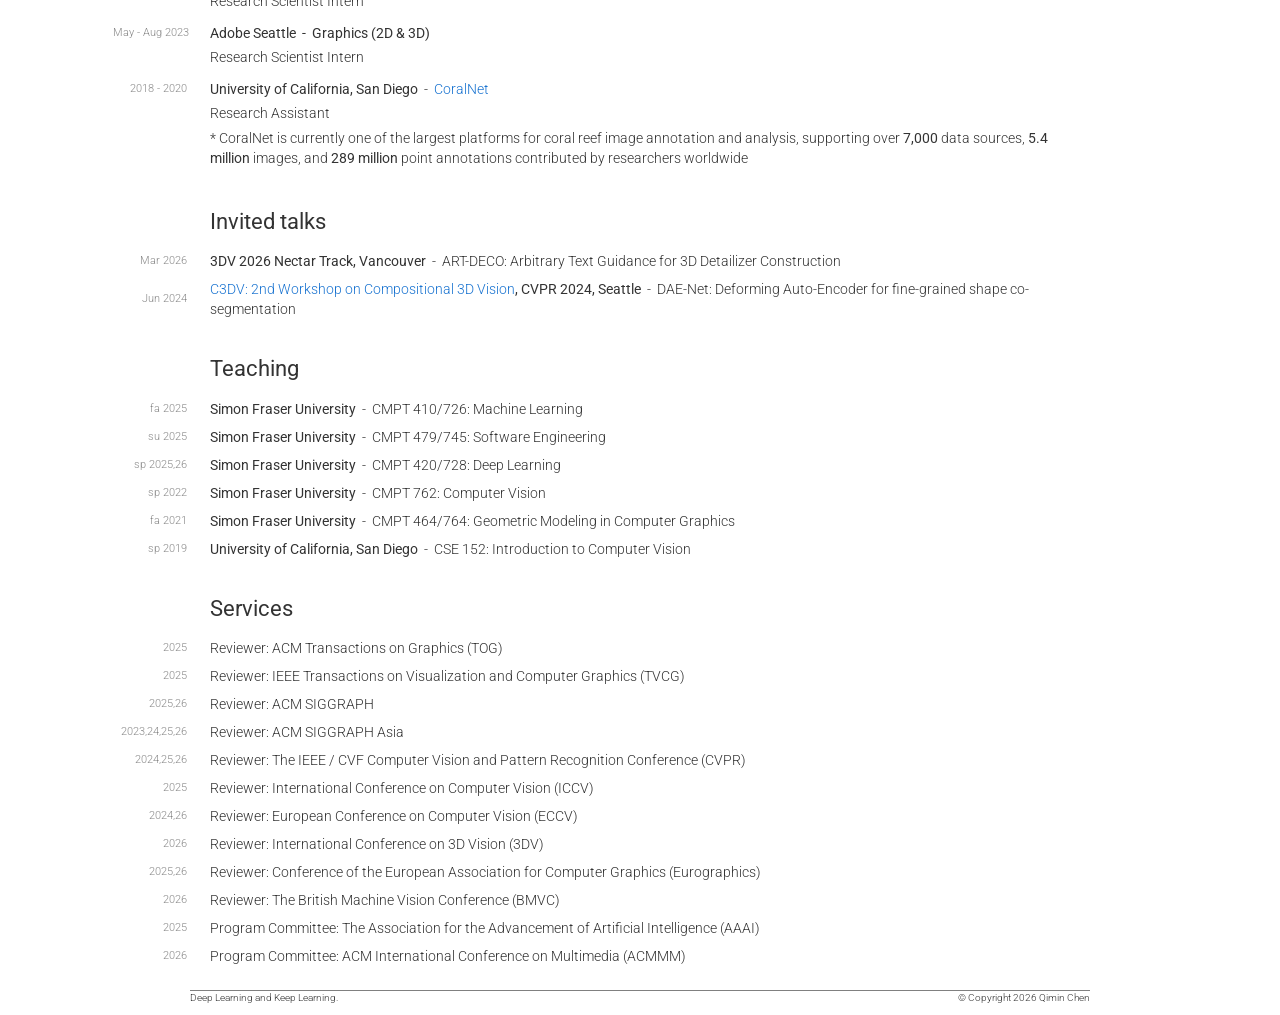
==== commit 2b93cb7f: "Update index.html" ====
--- a/index.html
+++ b/index.html
@@ -558,7 +558,37 @@
                     </tr>
                     <tr>
                         <td class="tl-year"></td>
-                        <td style="padding:0px 10px 8px 20px;vertical-align:top">Research Assistant</td>
+                        <td style="padding:0px 10px 5px 20px;vertical-align:top">Research Assistant</td>
+                    </tr>
+                    <tr>
+                        <td class="tl-year"></td>
+                        <td style="padding:0px 10px 8px 20px;vertical-align:top">* CoralNet is currently one of the largest platforms for 
+                            coral reef image annotation and analysis, supporting over <span style="font-weight:400">7,000</span> data sources, <span style="font-weight:400">5.4 million</span> images, and <span style="font-weight:400">289 million</span> point annotations contributed by researchers worldwide</td>
+                    </tr>
+                    </tbody>
+                </table>
+
+                <br>
+                <!-- Invited talks -->
+                <table class="sec-table">
+                    <tbody>
+                    <tr>
+                        <td class="sec-heading-td">
+                            <heading>Invited talks</heading>
+                        </td>
+                    </tr>
+                    </tbody>
+                </table>
+
+                <table class="timeline-table">
+                    <tbody>
+                    <tr>
+                        <td class="tl-year">Mar 2026</td>
+                        <td class="tl-content"><span style="font-weight:400">3DV 2026 Nectar Track, Vancouver</span> &nbsp;-&nbsp; <span style="font-weight:300">ART-DECO: Arbitrary Text Guidance for 3D Detailizer Construction</span></td>
+                    </tr>
+                    <tr>
+                        <td class="tl-year">Jun 2024</td>
+                        <td class="tl-content"><span style="font-weight:400"><a href="https://3dcompat-dataset.org/workshop/C3DV24/">C3DV: 2nd Workshop on Compositional 3D Vision</a>, CVPR 2024, Seattle</span> &nbsp;-&nbsp; <span style="font-weight:300">DAE-Net: Deforming Auto-Encoder for fine-grained shape co-segmentation</span></td>
                     </tr>
                     </tbody>
                 </table>
@@ -578,27 +608,27 @@
                 <table class="timeline-table">
                     <tbody>
                     <tr>
-                        <td class="tl-year">fa 25</td>
+                        <td class="tl-year">fa 2025</td>
                         <td class="tl-content"><span style="font-weight:400">Simon Fraser University</span> &nbsp;-&nbsp; <span style="font-weight:300">CMPT 410/726: Machine Learning</span></td>
                     </tr>
                     <tr>
-                        <td class="tl-year">su 25</td>
+                        <td class="tl-year">su 2025</td>
                         <td class="tl-content"><span style="font-weight:400">Simon Fraser University</span> &nbsp;-&nbsp; <span style="font-weight:300">CMPT 479/745: Software Engineering</span></td>
                     </tr>
                     <tr>
-                        <td class="tl-year">sp 25,26</td>
+                        <td class="tl-year">sp 2025,26</td>
                         <td class="tl-content"><span style="font-weight:400">Simon Fraser University</span> &nbsp;-&nbsp; <span style="font-weight:300">CMPT 420/728: Deep Learning</span></td>
                     </tr>
                     <tr>
-                        <td class="tl-year">sp 22</td>
+                        <td class="tl-year">sp 2022</td>
                         <td class="tl-content"><span style="font-weight:400">Simon Fraser University</span> &nbsp;-&nbsp; <span style="font-weight:300">CMPT 762: Computer Vision</span></td>
                     </tr>
                     <tr>
-                        <td class="tl-year">fa 21</td>
+                        <td class="tl-year">fa 2021</td>
                         <td class="tl-content"><span style="font-weight:400">Simon Fraser University</span> &nbsp;-&nbsp; <span style="font-weight:300">CMPT 464/764: Geometric Modeling in Computer Graphics</span></td>
                     </tr>
                     <tr>
-                        <td class="tl-year">sp 19</td>
+                        <td class="tl-year">sp 2019</td>
                         <td class="tl-content"><span style="font-weight:400">University of California, San Diego</span> &nbsp;-&nbsp; <span style="font-weight:300">CSE 152: Introduction to Computer Vision</span></td>
                     </tr>
                     </tbody>
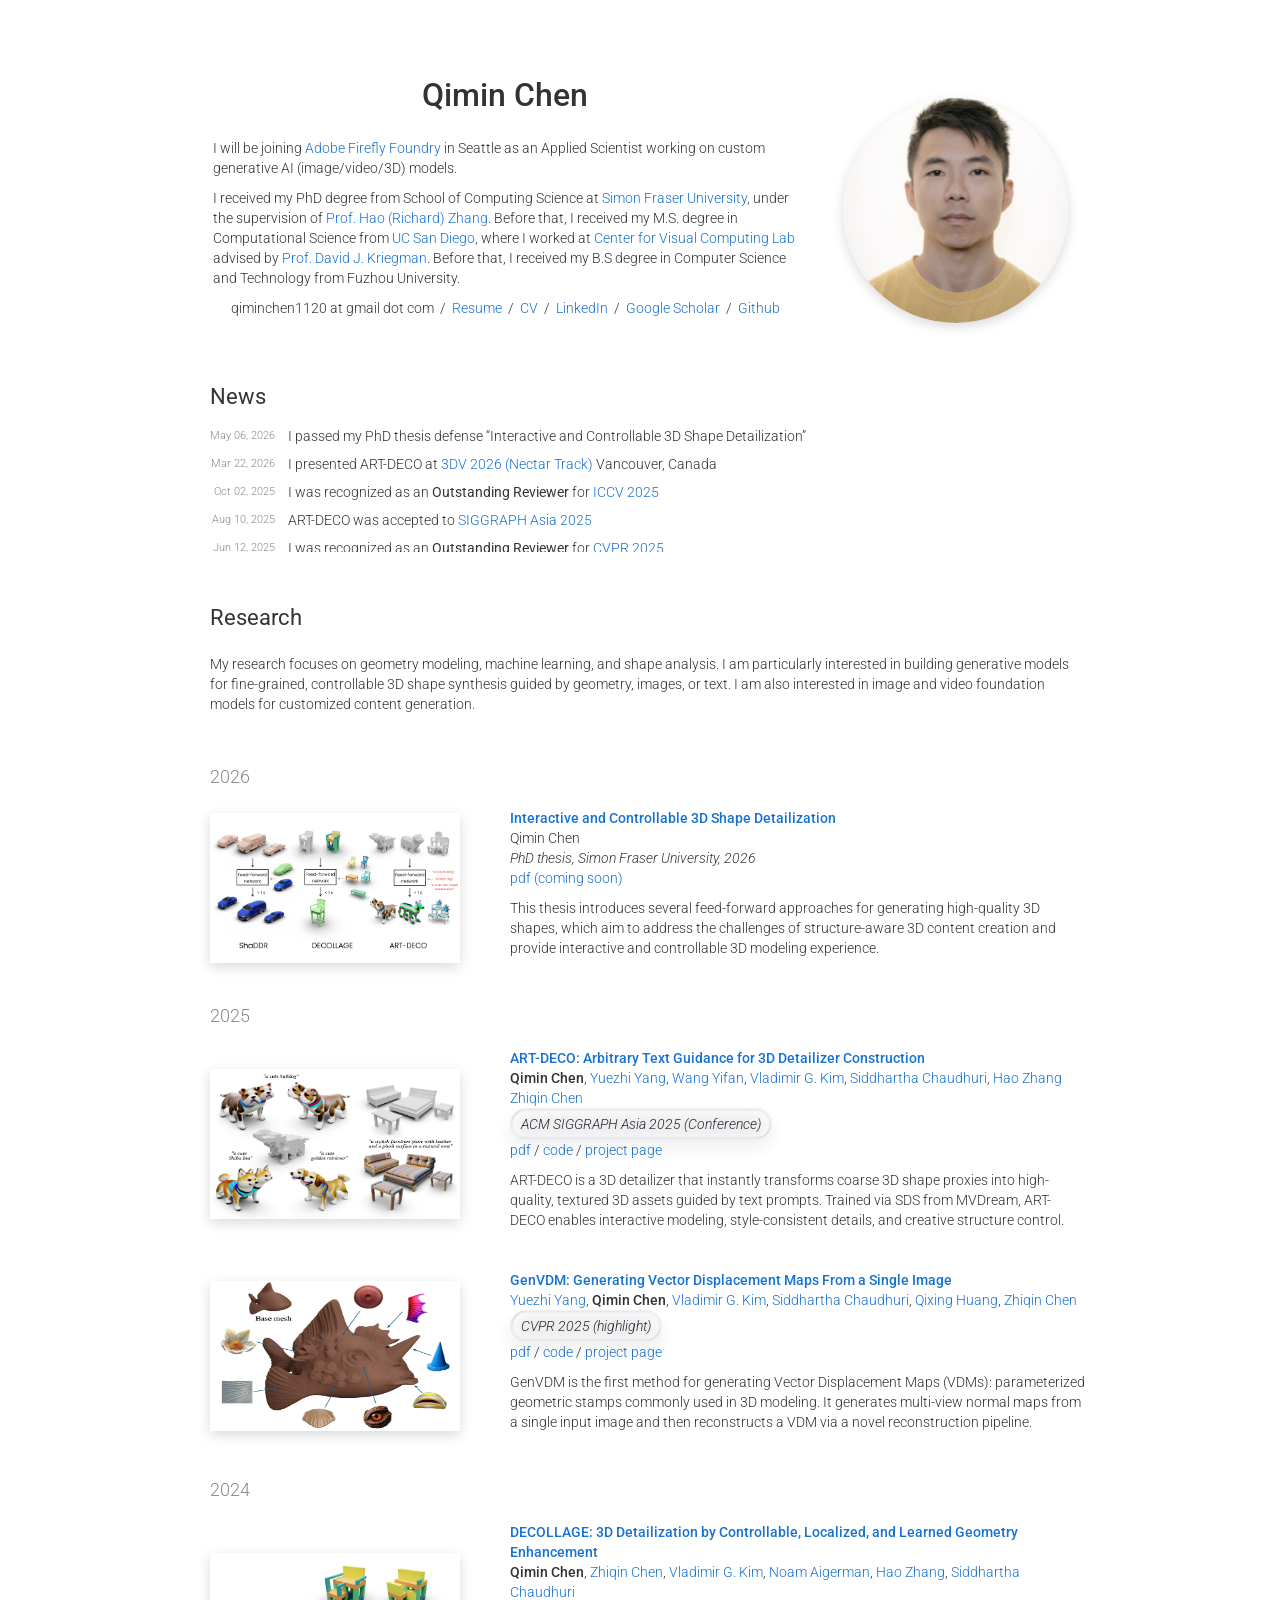
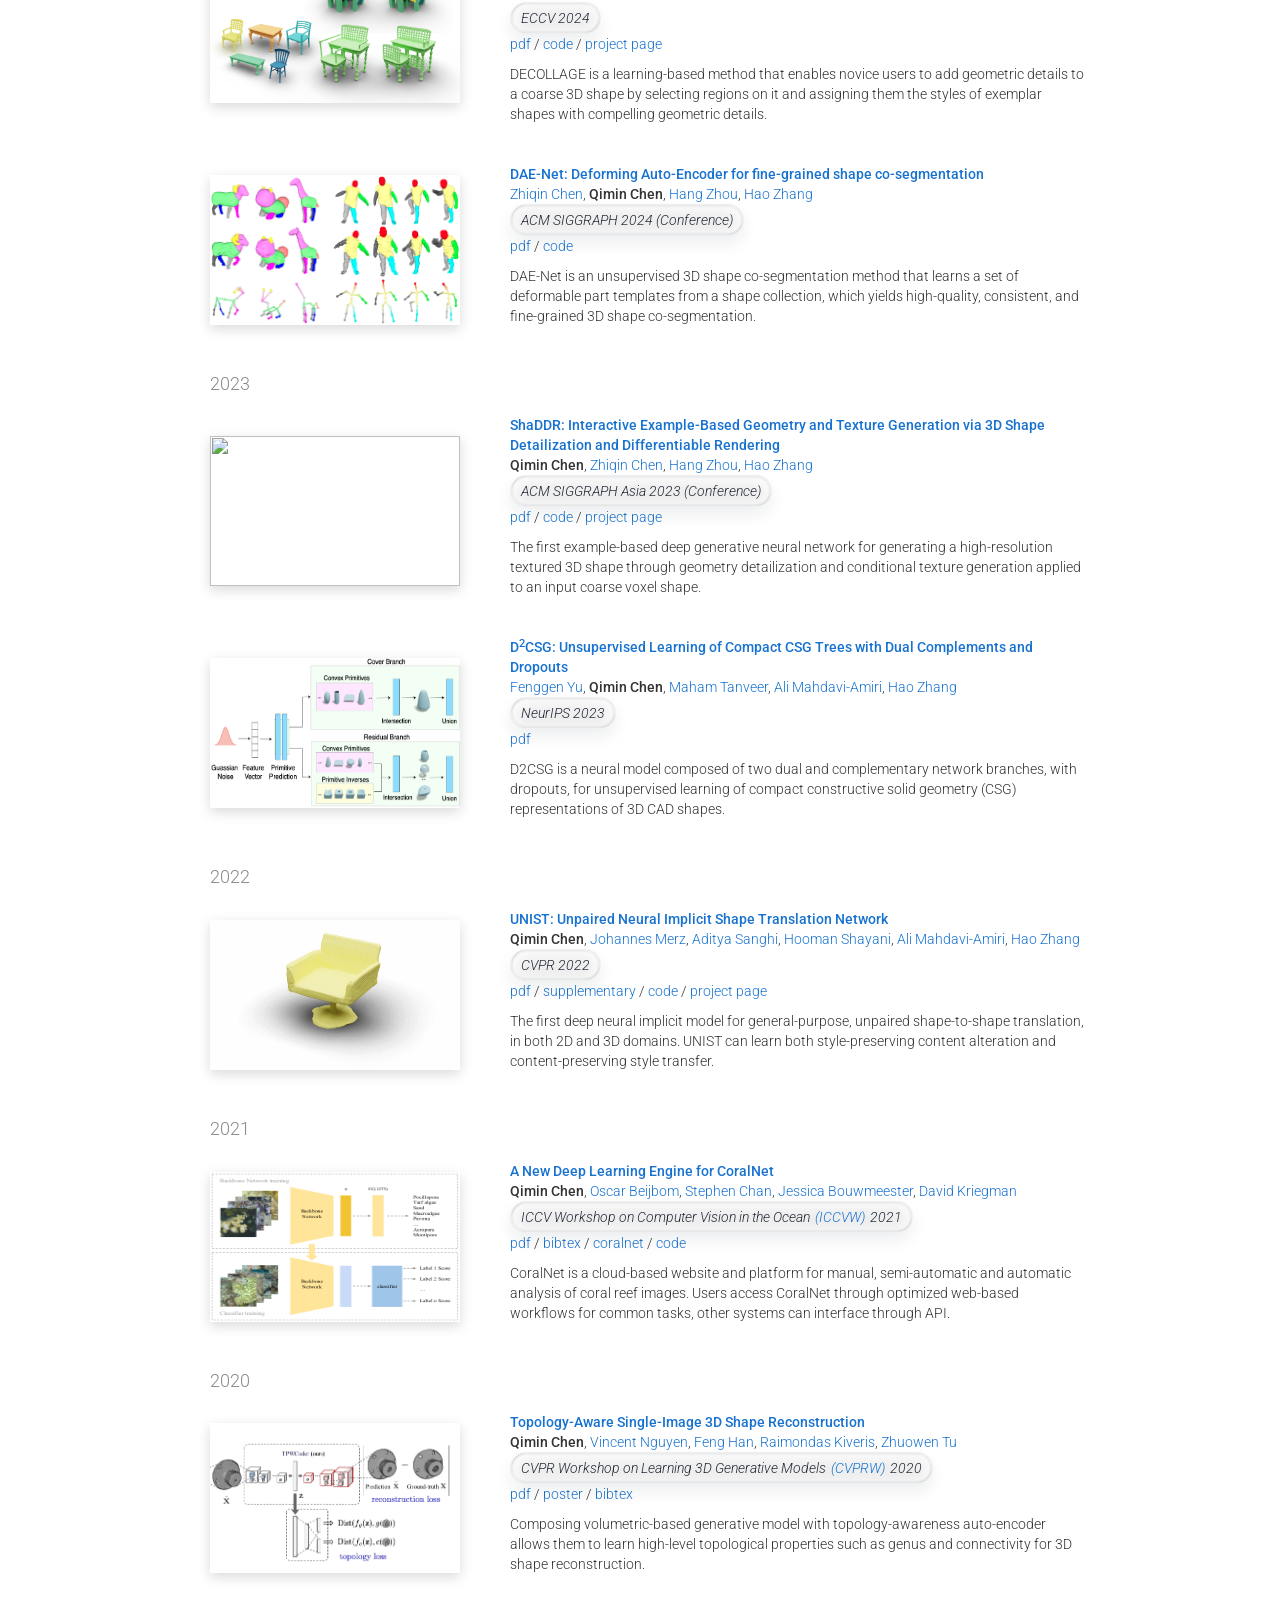
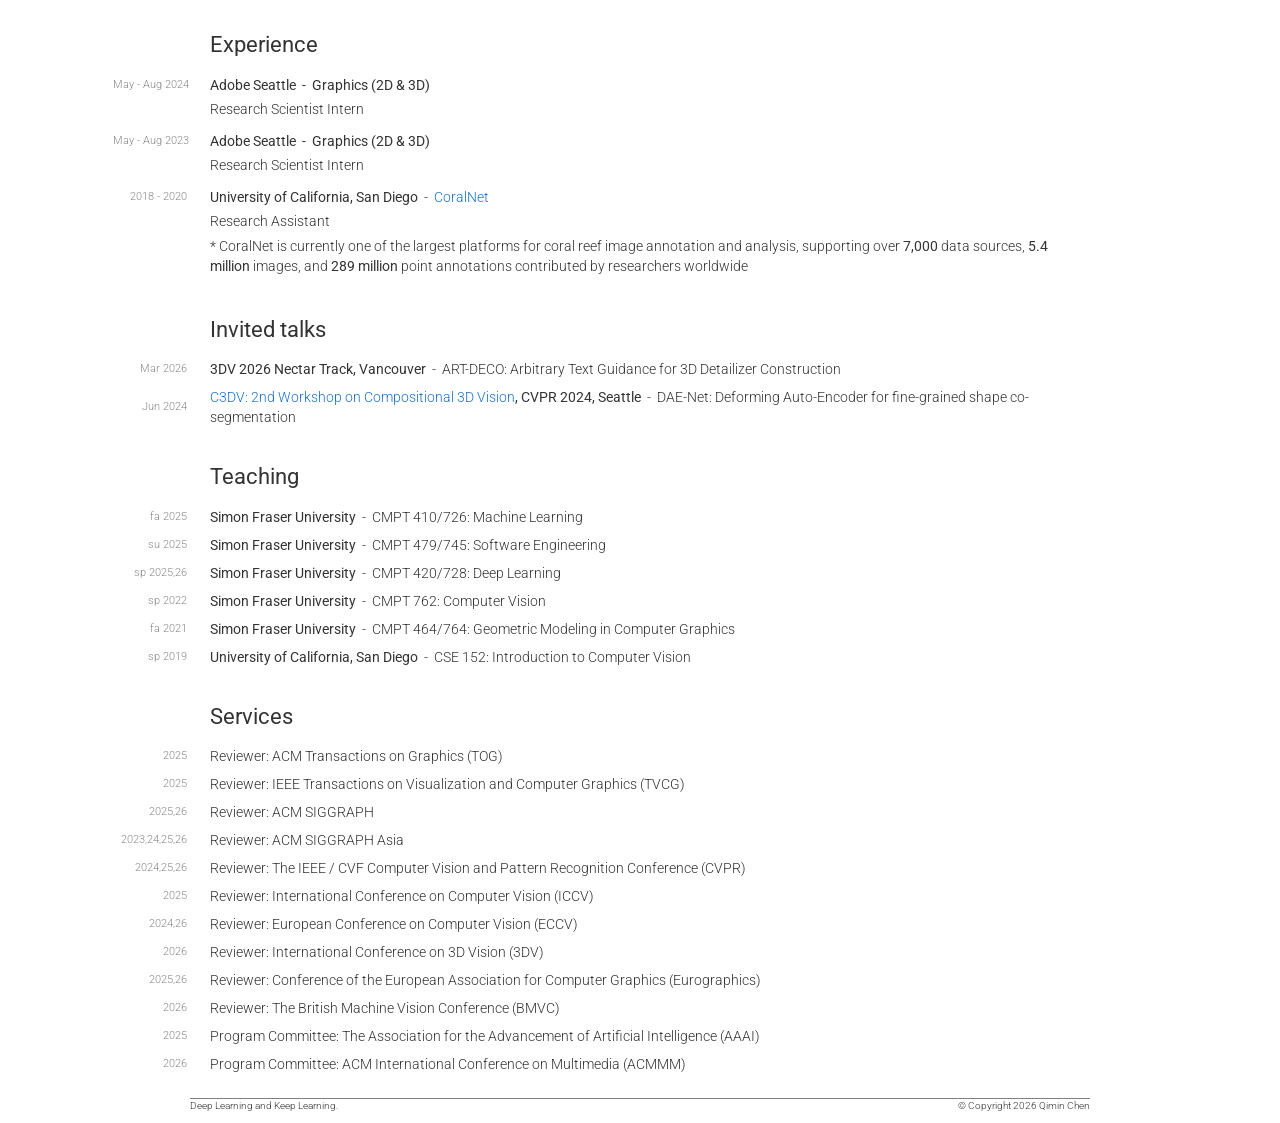
==== commit b5d166cb: "update" ====
--- a/index.html
+++ b/index.html
@@ -20,6 +20,7 @@
 
   <link rel="stylesheet" type="text/css" href="main/stylesheet.css">
   <link rel="stylesheet" type="text/css" href="main/css/style.css">
+  <link rel="stylesheet" type="text/css" href="main/css/lggc.css">
   <link rel="icon" type="image/png" href="main/images/sfu_logo.png">
 <!--   <link rel="icon" type="image/png" href="main/images/icon.png"> -->
 </head>
@@ -55,8 +56,8 @@
                             </p>
                             <p style="text-align:center">
                                 qiminchen1120 at gmail dot com &nbsp/&nbsp
-                                <a href="main/data/QiminChenResume.pdf">Resume</a> &nbsp/&nbsp
-                                <a href="main/data/QiminChenCV.pdf">CV</a> &nbsp/&nbsp
+                                <a href="#" onclick="openPDF('main/data/QiminChenResume.pdf');return false;">Resume</a> &nbsp/&nbsp
+                                <a href="#" onclick="openPDF('main/data/QiminChenCV.pdf');return false;">CV</a> &nbsp/&nbsp
                                 <a href="https://www.linkedin.com/in/q7minchen/">LinkedIn</a> &nbsp/&nbsp
                                 <a href="https://scholar.google.com/citations?user=N5MghGIAAAAJ&hl=en">Google Scholar</a> &nbsp/&nbsp
                                 <a href="https://github.com/qiminchen">Github</a>
@@ -109,7 +110,7 @@
                     </tr>
                     <tr>
                         <td class="tl-year" style="padding-left:20px;text-align:right">Feb 28, 2025</td>
-                        <td class="tl-content" style="padding-left:10px">GenVDM was accepted to <a href="https://cvpr.thecvf.com/Conferences/2025">CVPR 2025</a> Highlight</td>
+                        <td class="tl-content" style="padding-left:10px">GenVDM was accepted to <a href="https://cvpr.thecvf.com/Conferences/2025">CVPR 2025</a>Highlight</td>
                     </tr>
                     <tr>
                         <td class="tl-year" style="padding-left:20px;text-align:right">Jul 03, 2024</td>
@@ -234,7 +235,7 @@
                                 <a href="https://www.cs.sfu.ca/~haoz/">Hao Zhang</a>
                                 <a href="https://czq142857.github.io/">Zhiqin Chen</a>
                                 <br>
-                                <em>ACM SIGGRAPH Asia 2025 (Conference)</em>
+                                <em class="lggc">ACM SIGGRAPH Asia 2025 (Conference)</em>
                                 <br>
                                 <a href="https://arxiv.org/abs/2505.20431">pdf</a> /
                                 <a href="https://github.com/qiminchen/ART-DECO">code</a> /
@@ -266,7 +267,7 @@
                                 <a href="https://www.cs.utexas.edu/~huangqx/">Qixing Huang</a>,
                                 <a href="https://czq142857.github.io/">Zhiqin Chen</a>
                                 <br>
-                                <em>CVPR 2025 (highlight)</em>
+                                <em class="lggc">CVPR 2025 (highlight)</em>
                                 <br>
                                 <a href="https://www.arxiv.org/abs/2503.00605">pdf</a> /
                                 <a href="https://github.com/yyuezhi/GenVDM/">code</a> /
@@ -302,7 +303,7 @@
                                 <a href="https://www.cs.sfu.ca/~haoz/">Hao Zhang</a>,
                                 <a href="https://www.cse.iitb.ac.in/~sidch/">Siddhartha Chaudhuri</a>
                                 <br>
-                                <em>ECCV 2024</em>
+                                <em class="lggc">ECCV 2024</em>
                                 <br>
                                 <a href="https://arxiv.org/abs/2409.06129">pdf</a> /
                                 <a href="https://github.com/qiminchen/DECOLLAGE">code</a> / 
@@ -332,7 +333,7 @@
                                 <a href="http://home.ustc.edu.cn/~zh2991/">Hang Zhou</a>,
                                 <a href="https://www.cs.sfu.ca/~haoz/">Hao Zhang</a>
                                 <br>
-                                <em>ACM SIGGRAPH 2024 (Conference)</em>
+                                <em class="lggc">ACM SIGGRAPH 2024 (Conference)</em>
                                 <br>
                                 <a href="https://arxiv.org/abs/2311.13125">pdf</a> /
                                 <a href="https://github.com/czq142857/DAE-Net">code</a>
@@ -365,7 +366,7 @@
                                 <a href="http://home.ustc.edu.cn/~zh2991/">Hang Zhou</a>,
                                 <a href="https://www.cs.sfu.ca/~haoz/">Hao Zhang</a>
                                 <br>
-                                <em>ACM SIGGRAPH Asia 2023 (Conference)</em>
+                                <em class="lggc">ACM SIGGRAPH Asia 2023 (Conference)</em>
                                 <br>
                                 <a href="https://arxiv.org/abs/2306.04889">pdf</a> /
                                 <a href="https://github.com/qiminchen/ShaDDR">code</a> /
@@ -396,7 +397,7 @@
                                 <a href="https://www.sfu.ca/~amahdavi/">Ali Mahdavi-Amiri</a>,
                                 <a href="https://www.cs.sfu.ca/~haoz/">Hao Zhang</a>
                                 <br>
-                                <em>NeurIPS 2023</em>
+                                <em class="lggc">NeurIPS 2023</em>
                                 <br>
                                 <a href="https://arxiv.org/abs/2301.11497">pdf</a>
                             </p>
@@ -430,7 +431,7 @@
                                 <a href="">Ali Mahdavi-Amiri</a>,
                                 <a href="">Hao Zhang</a>
                                 <br>
-                                <em>CVPR 2022</em>
+                                <em class="lggc">CVPR 2022</em>
                                 <br>
                                 <a href="https://arxiv.org/abs/2112.05381">pdf</a> /
                                 <a href="unist/data/UNIST_supplementary.pdf">supplementary</a> /
@@ -466,8 +467,8 @@
                                 <a href="">Jessica Bouwmeester</a>,
                                 <a href="">David Kriegman</a>
                                 <br>
-                                <em>ICCV Workshop on Computer Vision in the Ocean <a href="https://www.geomar.de/en/omv/ocean-vision-2021">
-                                    (ICCVW)</a>,</em> 2021
+                                <em class="lggc">ICCV Workshop on Computer Vision in the Ocean <a href="https://www.geomar.de/en/omv/ocean-vision-2021">
+                                    (ICCVW)</a> 2021</em>
                                 <br>
                                 <a href="https://openaccess.thecvf.com/content/ICCV2021W/OceanVision/papers/Chen_A_New_Deep_Learning_Engine_for_CoralNet_ICCVW_2021_paper.pdf">pdf</a> /
                                 <a href="main/data/chen2021coralnet.bib">bibtex</a> /
@@ -504,8 +505,8 @@
                                 <a href="">Raimondas Kiveris</a>,
                                 <a href="http://pages.ucsd.edu/~ztu/">Zhuowen Tu</a>
                                 <br>
-                                <em>CVPR Workshop on Learning 3D Generative Models <a href="https://learn3dgen.github.io/">
-                                    (CVPRW)</a>,</em> 2020
+                                <em class="lggc">CVPR Workshop on Learning 3D Generative Models <a href="https://learn3dgen.github.io/">
+                                    (CVPRW)</a> 2020</em>
                                 <br>
                                 <a href="http://openaccess.thecvf.com/content_CVPRW_2020/papers/w17/Chen_Topology-Aware_Single-Image_3D_Shape_Reconstruction_CVPRW_2020_paper.pdf">pdf</a> /
                                 <a href="https://drive.google.com/file/d/1YiCK5TOhV1Vv3aYJhgbLQfy-DcUJbroh/view?usp=sharing">poster</a> /
@@ -728,4 +729,13 @@
         </tr>
         </tbody>
     </table>
+
+<!-- PDF Modal -->
+<div id="pdf-modal">
+    <div id="pdf-modal-inner">
+        <button id="pdf-modal-close" onclick="closePDF()">&times;</button>
+        <iframe id="pdf-frame" src=""></iframe>
+    </div>
+</div>
+<script type="text/javascript" src="main/js/modal.js"></script>
 </body>
--- a/main/css/style.css
+++ b/main/css/style.css
@@ -55,6 +55,47 @@
     vertical-align: top;
 }
 
+/* PDF modal */
+#pdf-modal {
+    display: none;
+    position: fixed;
+    top: 0; left: 0;
+    width: 100%; height: 100%;
+    background: rgba(0,0,0,0.5);
+    z-index: 1000;
+    justify-content: center;
+    align-items: center;
+}
+
+#pdf-modal-inner {
+    position: relative;
+    width: 80%;
+    max-width: 900px;
+    height: 90vh;
+    background: #fff;
+    border-radius: 6px;
+    overflow: hidden;
+    box-shadow: 0 8px 32px rgba(0,0,0,0.3);
+}
+
+#pdf-modal-close {
+    position: absolute;
+    top: 10px; right: 14px;
+    z-index: 10;
+    background: none;
+    border: none;
+    font-size: 22px;
+    cursor: pointer;
+    color: #666;
+    line-height: 1;
+}
+
+#pdf-frame {
+    width: 100%;
+    height: 100%;
+    border: none;
+}
+
 td img {
     box-shadow: 0 4px 12px rgba(0, 0, 0, 0.15);
 }
--- a/main/css/lggc.css
+++ b/main/css/lggc.css
@@ -0,0 +1,70 @@
+/*
+ * Project: LGGC-liquid-glass
+ * File: lggc.css
+ * Author: Guochen Wang <guochenwang710@gmail.com>
+ * Copyright (c) 2026 Guochen Wang
+ * License: MIT
+ */
+:root {
+  color-scheme: light;
+}
+
+.lggc {
+  --lggc-radius: 9999px;
+  --lggc-padding: 0.5rem 1rem;
+  --lggc-bg: rgba(255, 255, 255, 0.08);
+  --lggc-border: rgba(51, 51, 51, 0.08);
+  --lggc-blur: 8px;
+  --lggc-highlight: rgba(255, 255, 255, 0.85);
+  position: relative;
+  display: inline-flex;
+  align-items: center;
+  justify-content: center;
+  gap: 0.5rem;
+  min-width: 3.5rem;
+  min-height: 3rem;
+  padding: var(--lggc-padding);
+  border: 1px double var(--lggc-border);
+  border-radius: var(--lggc-radius);
+  background: var(--lggc-bg);
+  color: rgba(17, 24, 39, 0.92);
+  text-decoration: none;
+  vertical-align: middle;
+  box-sizing: border-box;
+  overflow: hidden;
+  isolation: isolate;
+  backdrop-filter: blur(calc(var(--lggc-blur) * 0.35)) saturate(160%);
+  -webkit-backdrop-filter: blur(calc(var(--lggc-blur) * 0.35)) saturate(160%);
+  box-shadow:
+    inset 1.5px -1.5px 1px -1px rgba(255, 255, 255, 0.92),
+    inset -1.5px 1.5px 1px -1px rgba(255, 255, 255, 0.9),
+    inset 0 0 3px rgba(15, 23, 42, 0.35),
+    0 8px 16px rgba(15, 23, 42, 0.07);
+}
+
+.lggc::before,
+.lggc::after {
+  content: "";
+  position: absolute;
+  pointer-events: none;
+  border-radius: inherit;
+}
+
+.lggc::before {
+  top: 35%;
+  left: 50%;
+  transform: translateX(-50%);
+  width: calc(100% - 16px);
+  height: calc(100% - 16px);
+  border: 1px double rgba(0, 0, 0, 0.9);
+  filter: blur(var(--lggc-blur));
+}
+
+.lggc::after {
+  inset: 0;
+}
+
+.lggc > * {
+  position: relative;
+  z-index: 1;
+}
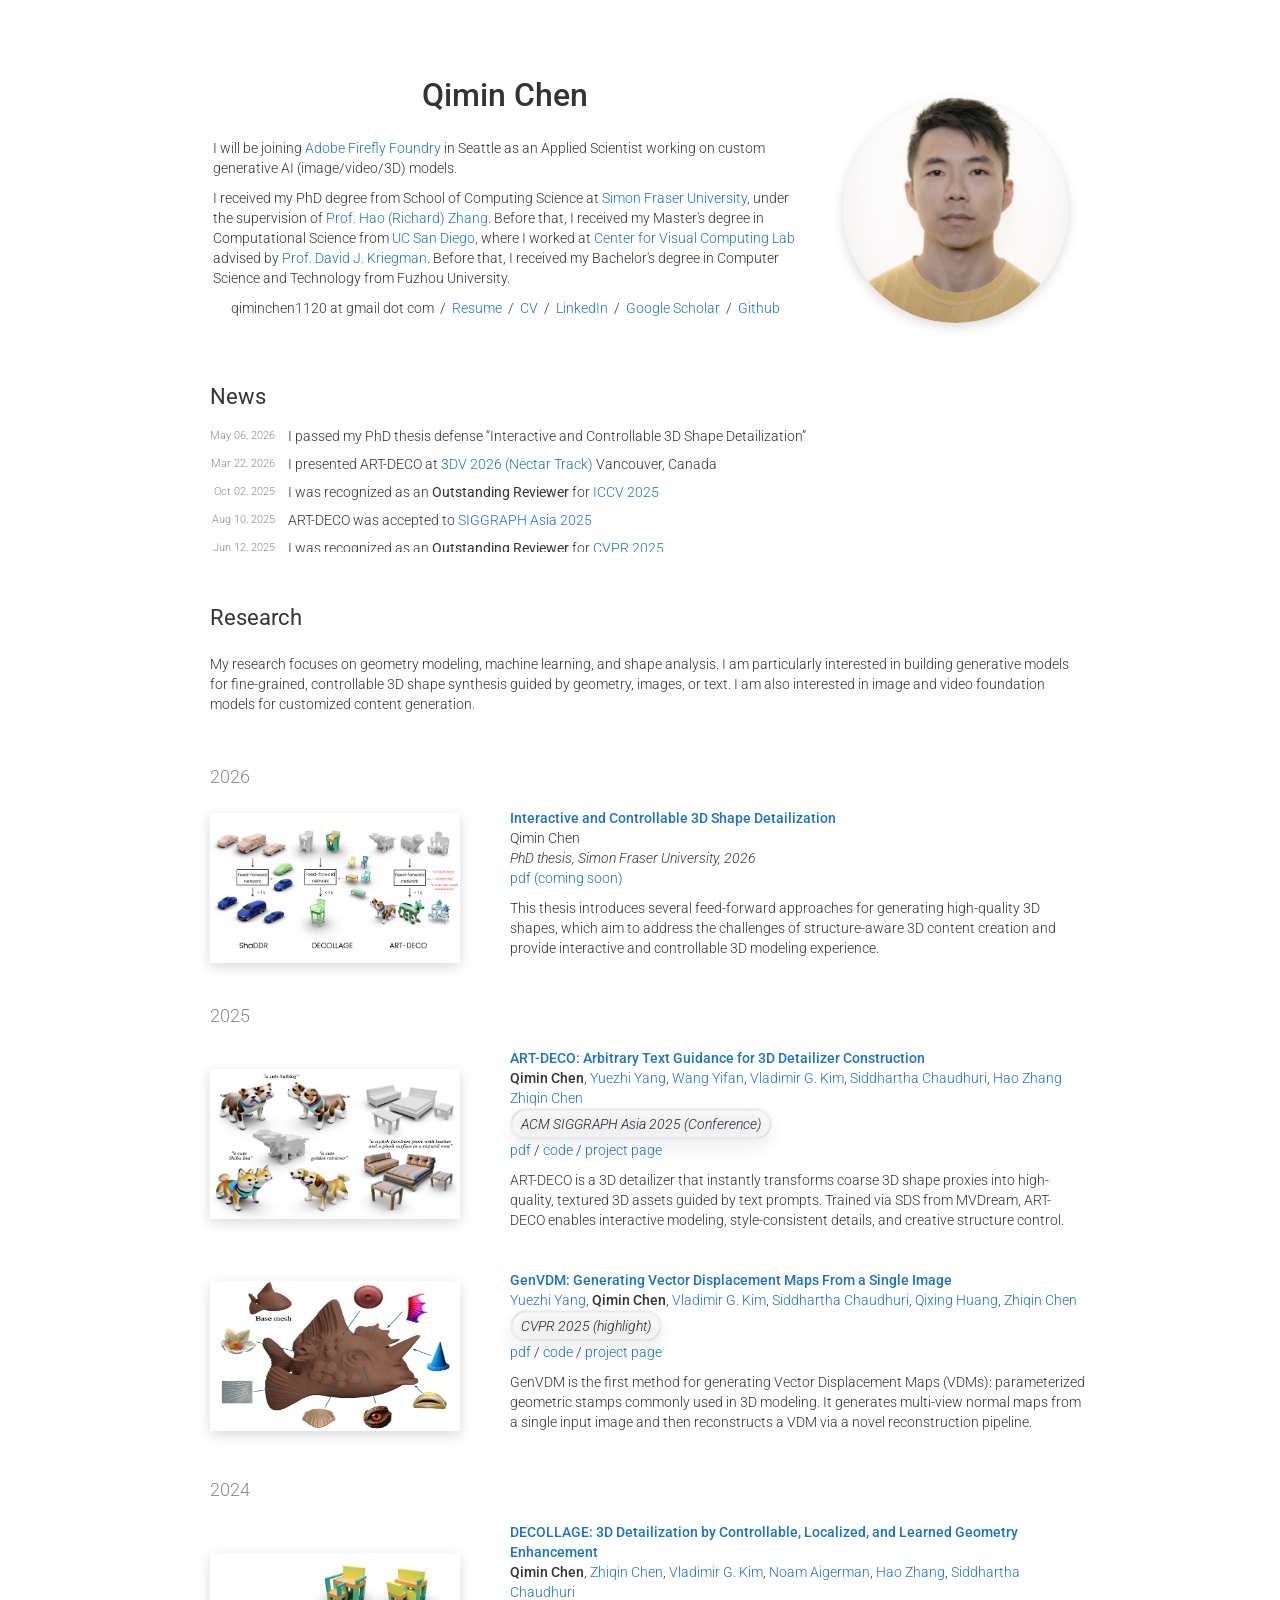
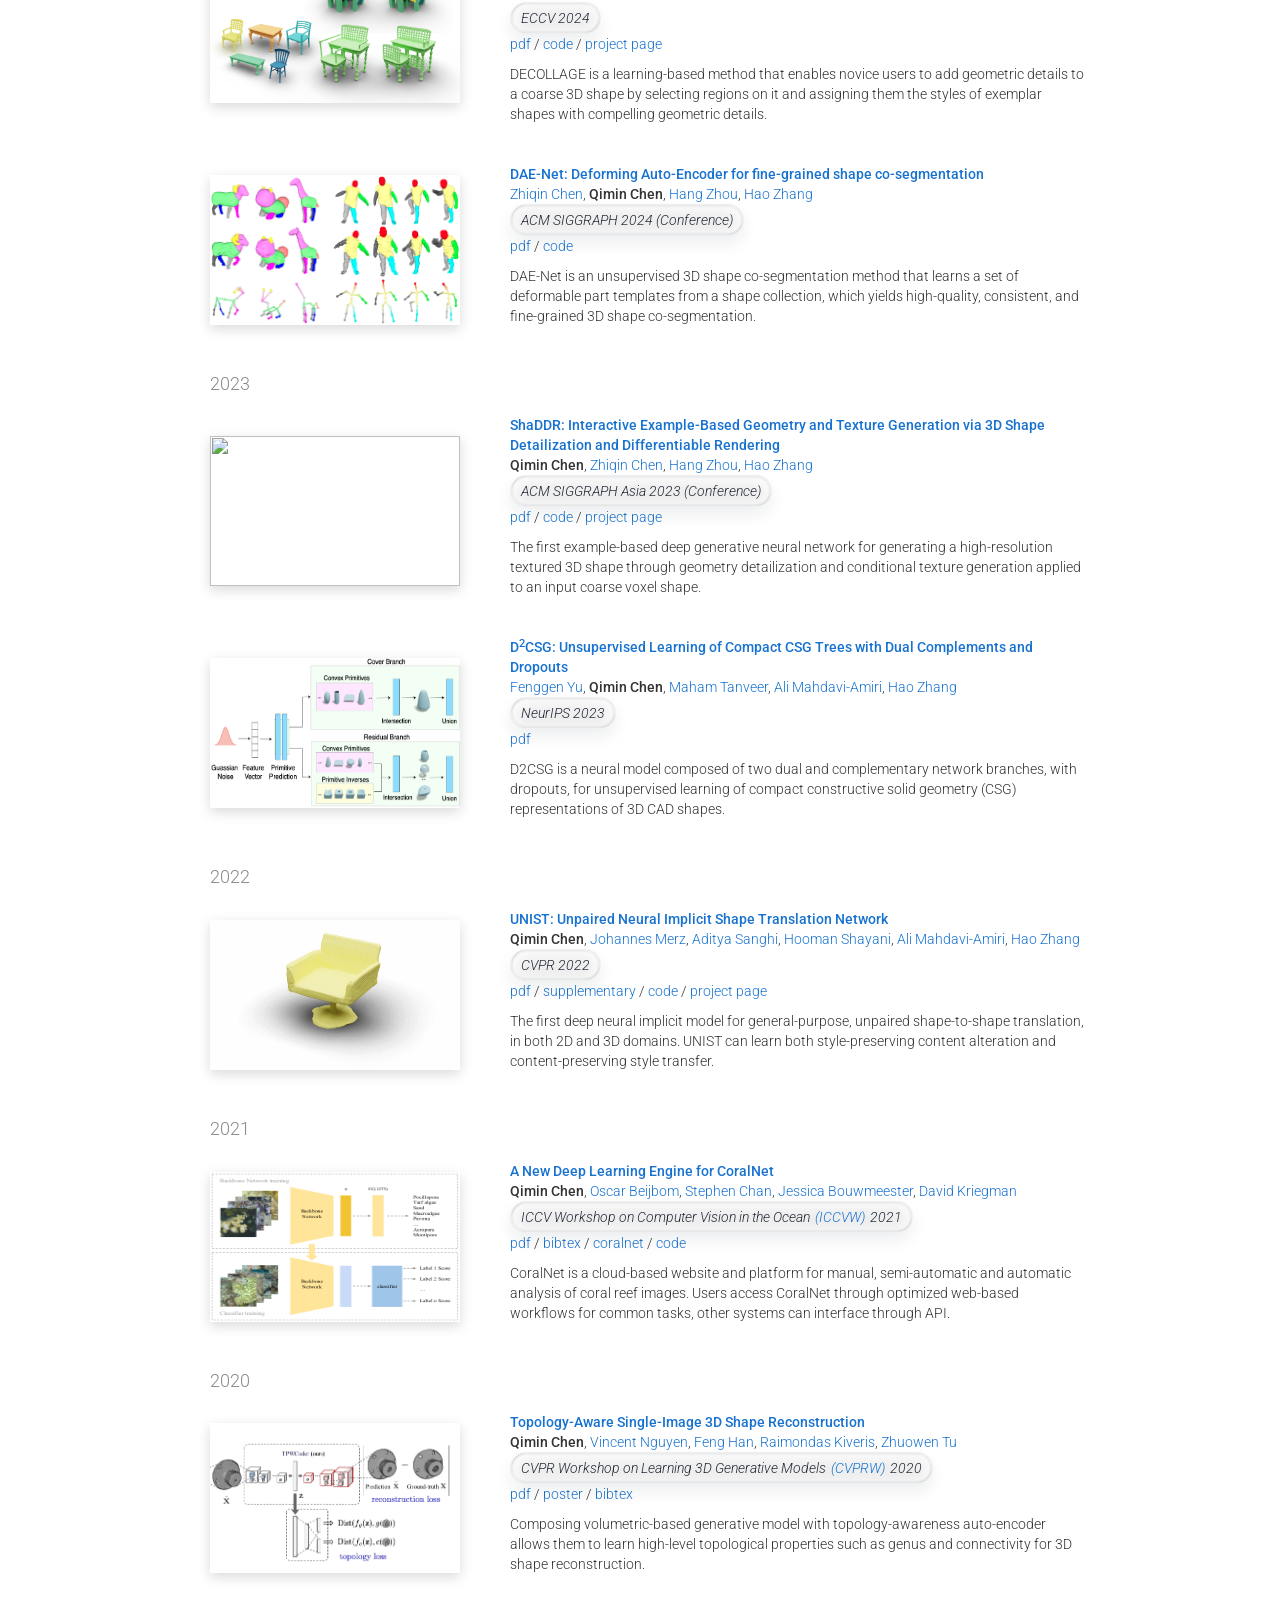
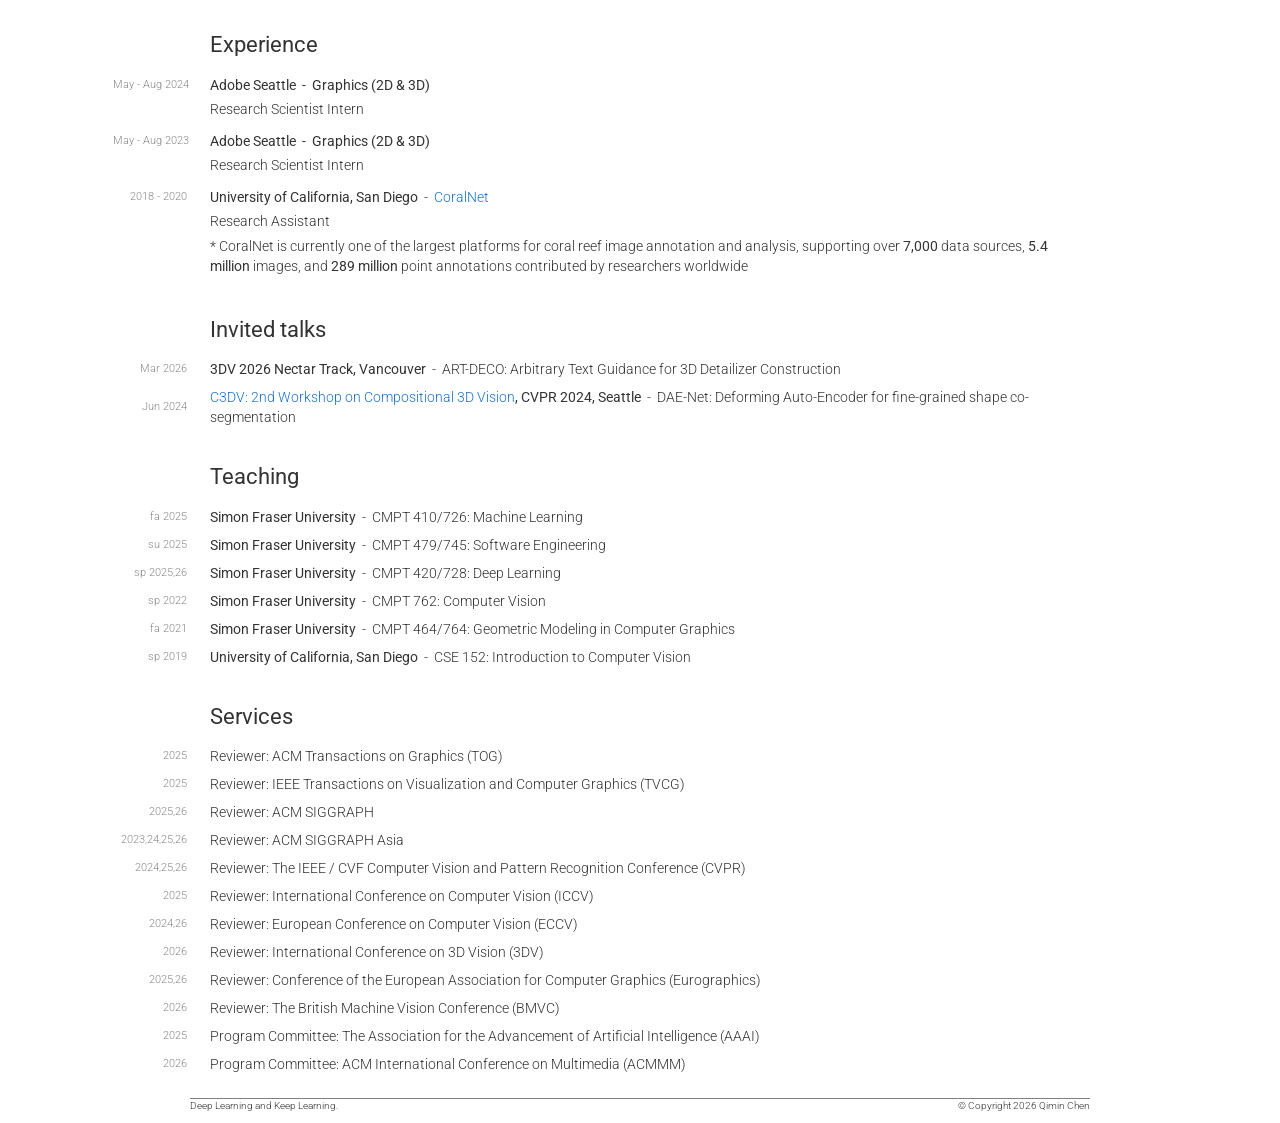
==== commit 53ac2985: "Update index.html" ====
--- a/index.html
+++ b/index.html
@@ -48,19 +48,19 @@
                                 I received my PhD degree from School of Computing Science at
                                 <a href="https://www.sfu.ca/">Simon Fraser University</a>, under the supervision of
                                 <a href="https://www.cs.sfu.ca/~haoz/">Prof. Hao (Richard) Zhang</a>.
-                                Before that, I received my M.S. degree in Computational Science from
+                                Before that, I received my Master's degree in Computational Science from
                                 <a href="https://ucsd.edu/" target="_blank">UC San Diego</a>, where I worked at
                                 <a href="http://jacobsschool.ucsd.edu/visualcomputing/">Center for Visual Computing Lab</a>
                                 advised by <a href="https://cseweb.ucsd.edu/~kriegman/">Prof. David J. Kriegman</a>.
-                                Before that, I received my B.S degree in Computer Science and Technology from Fuzhou University.
+                                Before that, I received my Bachelor's degree in Computer Science and Technology from Fuzhou University.
                             </p>
                             <p style="text-align:center">
                                 qiminchen1120 at gmail dot com &nbsp/&nbsp
-                                <a href="#" onclick="openPDF('main/data/QiminChenResume.pdf');return false;">Resume</a> &nbsp/&nbsp
-                                <a href="#" onclick="openPDF('main/data/QiminChenCV.pdf');return false;">CV</a> &nbsp/&nbsp
-                                <a href="https://www.linkedin.com/in/q7minchen/">LinkedIn</a> &nbsp/&nbsp
-                                <a href="https://scholar.google.com/citations?user=N5MghGIAAAAJ&hl=en">Google Scholar</a> &nbsp/&nbsp
-                                <a href="https://github.com/qiminchen">Github</a>
+                                <a href="main/data/QiminChenResume.pdf" target="_blank">Resume</a> &nbsp/&nbsp
+                                <a href="main/data/QiminChenCV.pdf" target="_blank">CV</a> &nbsp/&nbsp
+                                <a href="https://www.linkedin.com/in/q7minchen/" target="_blank">LinkedIn</a> &nbsp/&nbsp
+                                <a href="https://scholar.google.com/citations?user=N5MghGIAAAAJ&hl=en" target="_blank">Google Scholar</a> &nbsp/&nbsp
+                                <a href="https://github.com/qiminchen" target="_blank">Github</a>
                             </p>
                             <br>
                         </td>
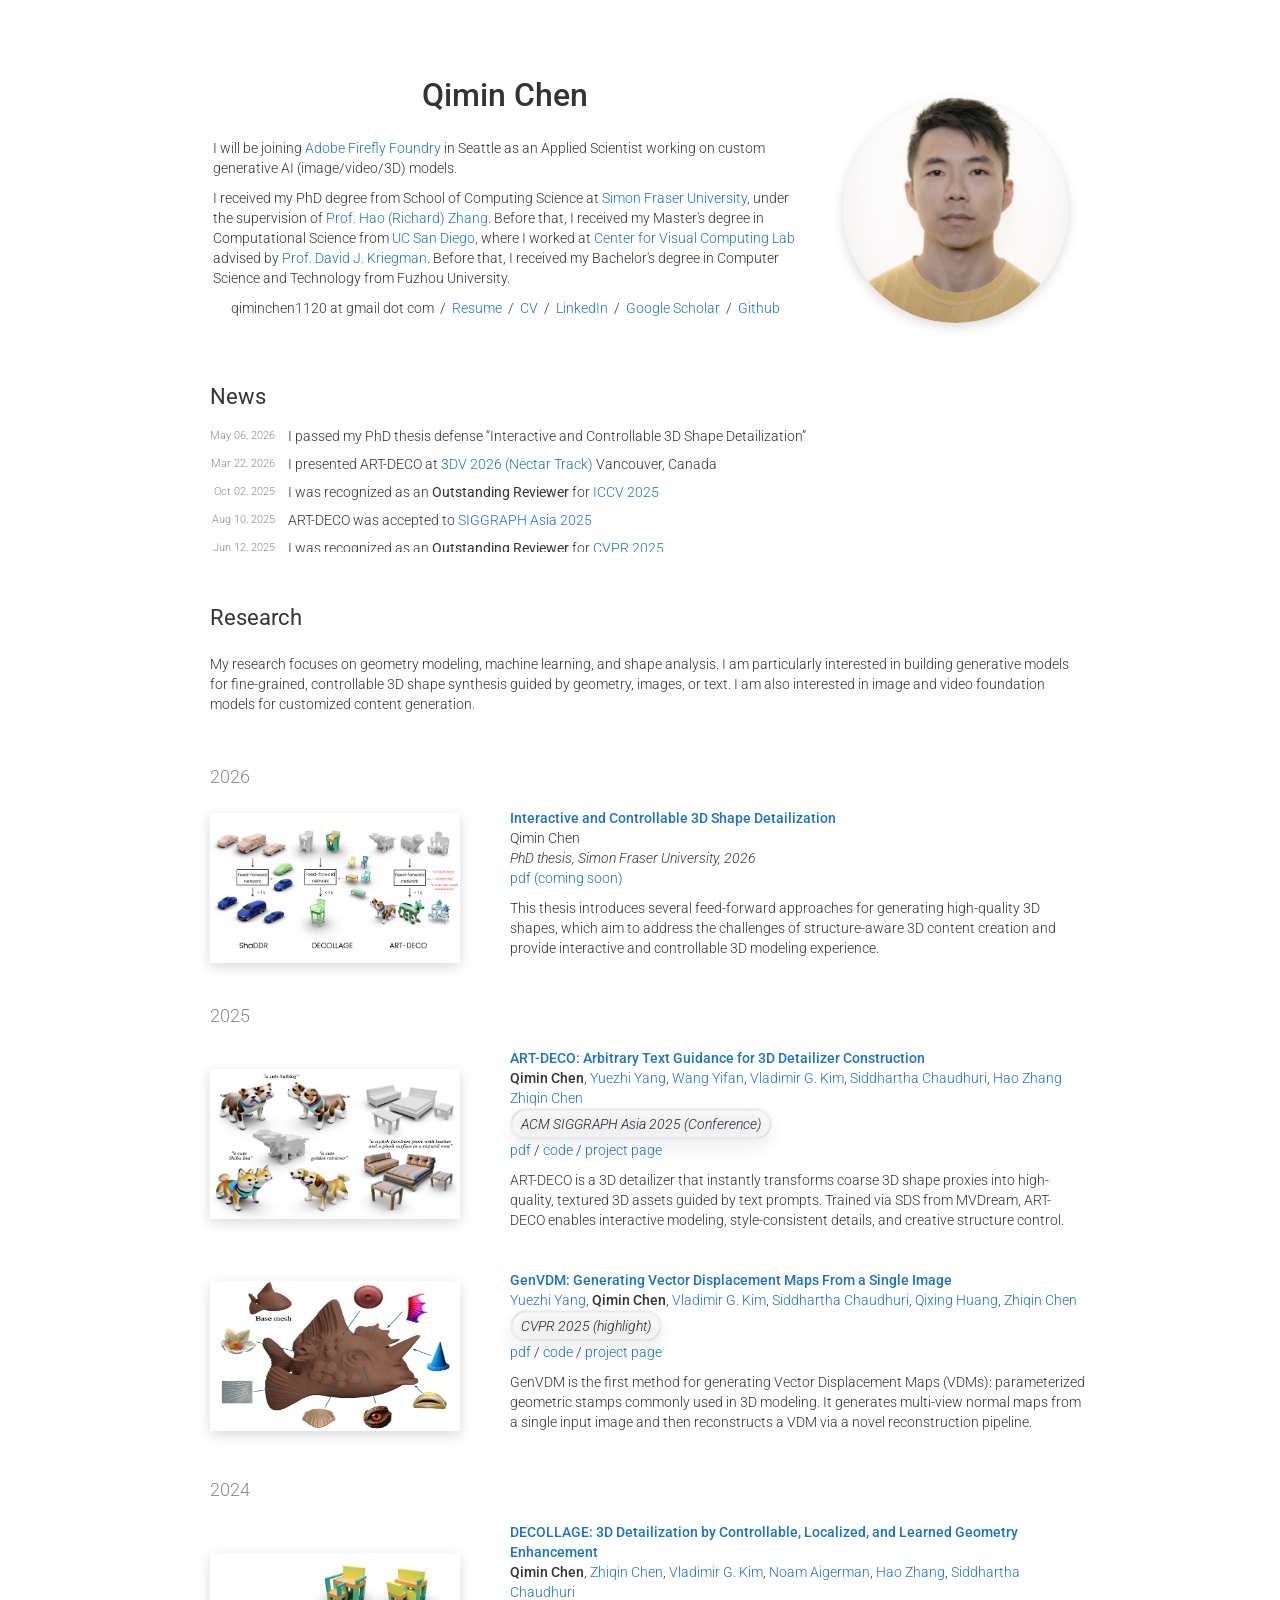
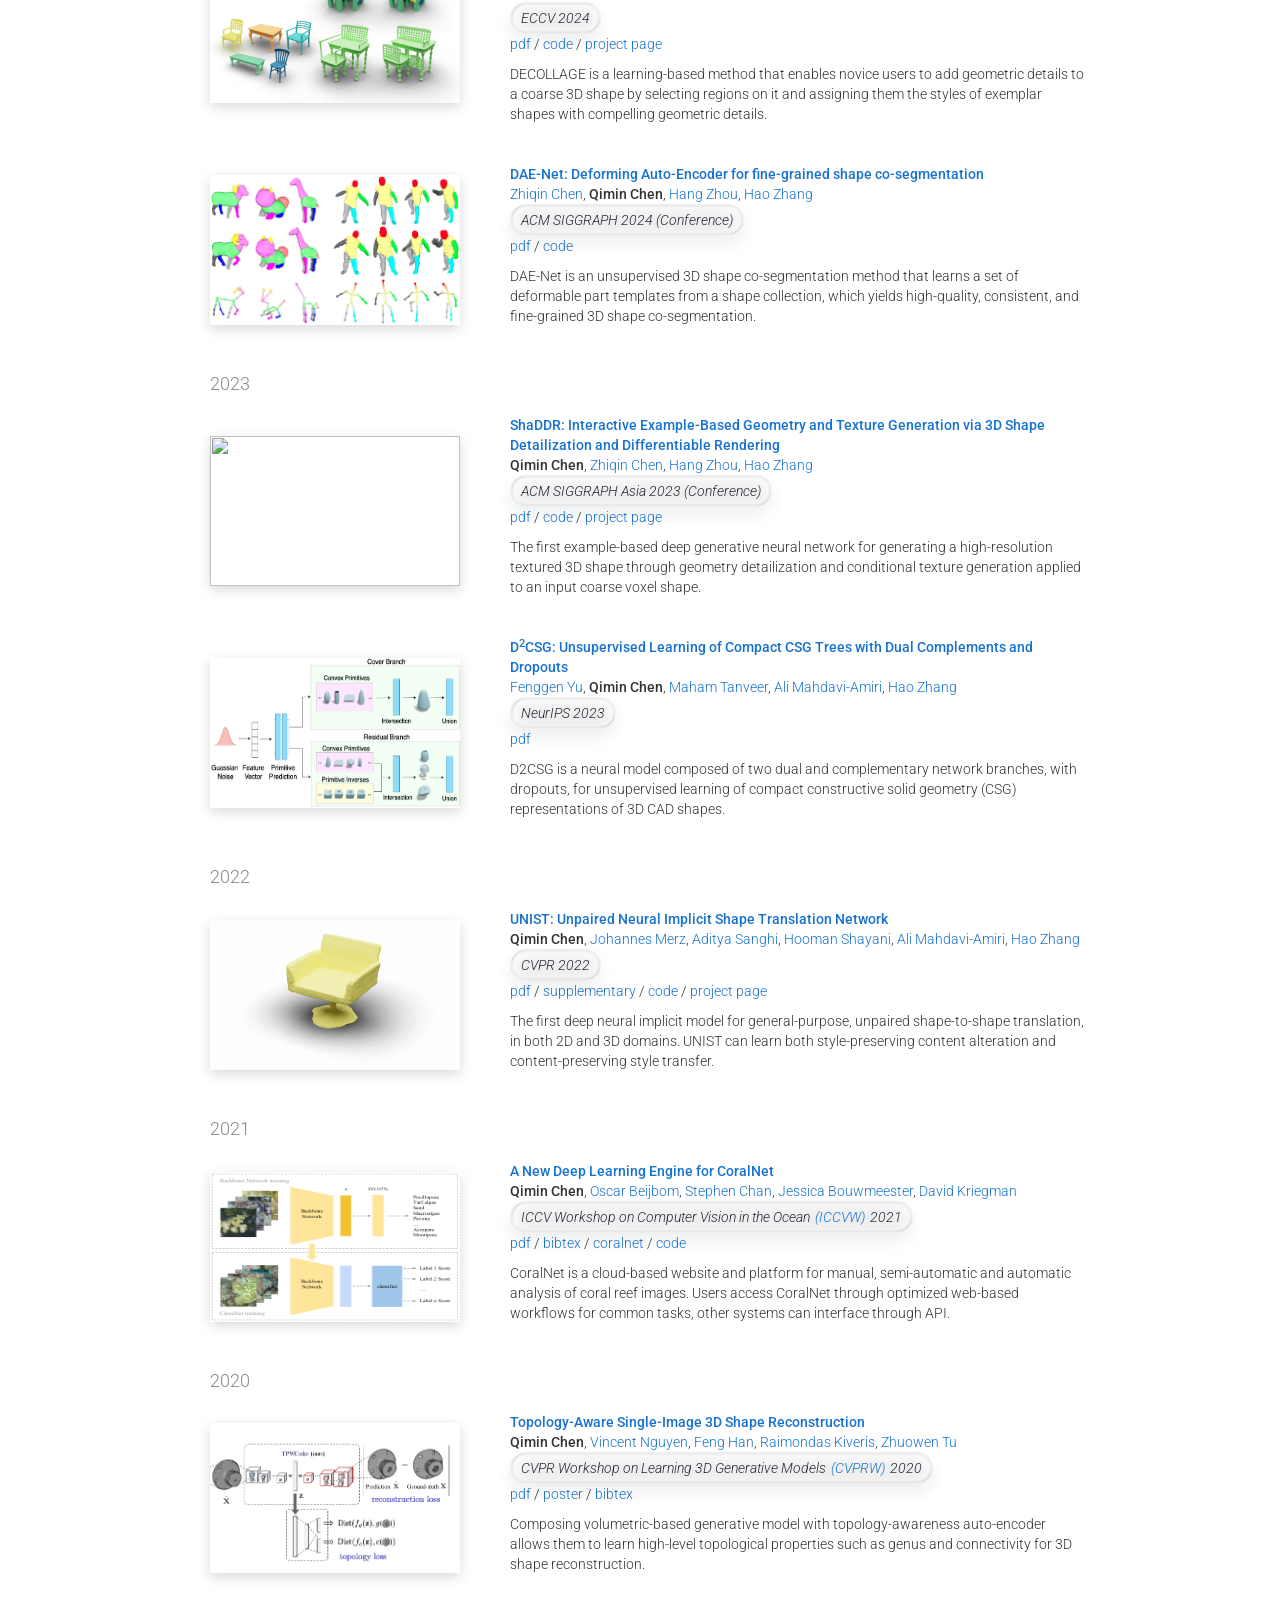
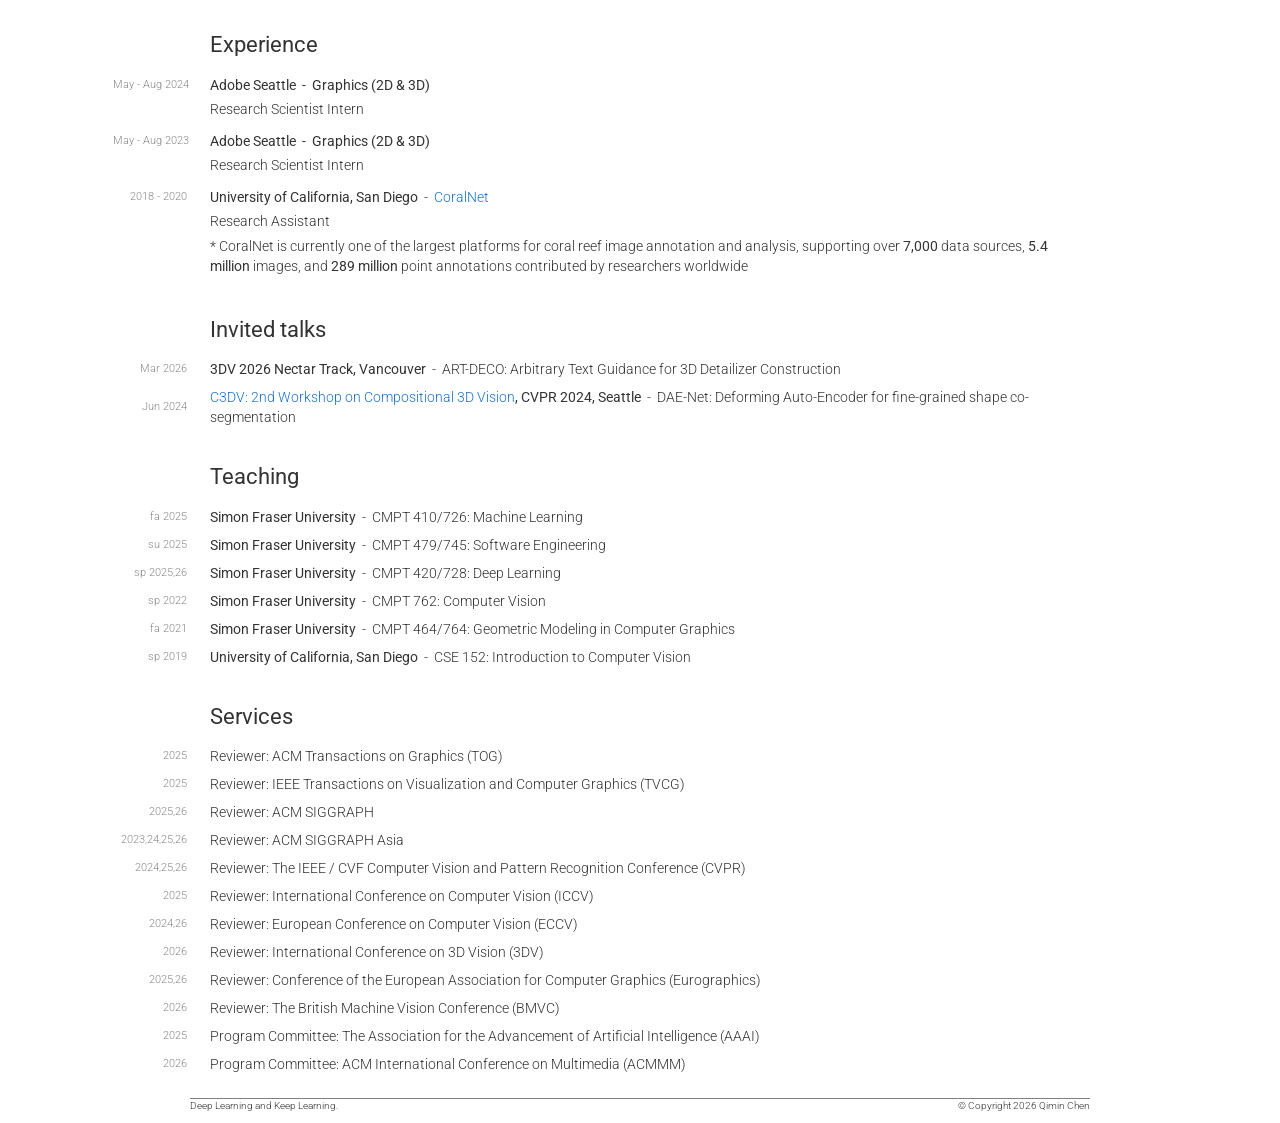
==== commit bb5f4b19: "update" ====
--- a/index.html
+++ b/index.html
@@ -21,7 +21,7 @@
   <link rel="stylesheet" type="text/css" href="main/stylesheet.css">
   <link rel="stylesheet" type="text/css" href="main/css/style.css">
   <link rel="stylesheet" type="text/css" href="main/css/lggc.css">
-  <link rel="icon" type="image/png" href="main/images/sfu_logo.png">
+  <link rel="icon" type="image/png" href="main/images/web_logo.png">
 <!--   <link rel="icon" type="image/png" href="main/images/icon.png"> -->
 </head>
 
